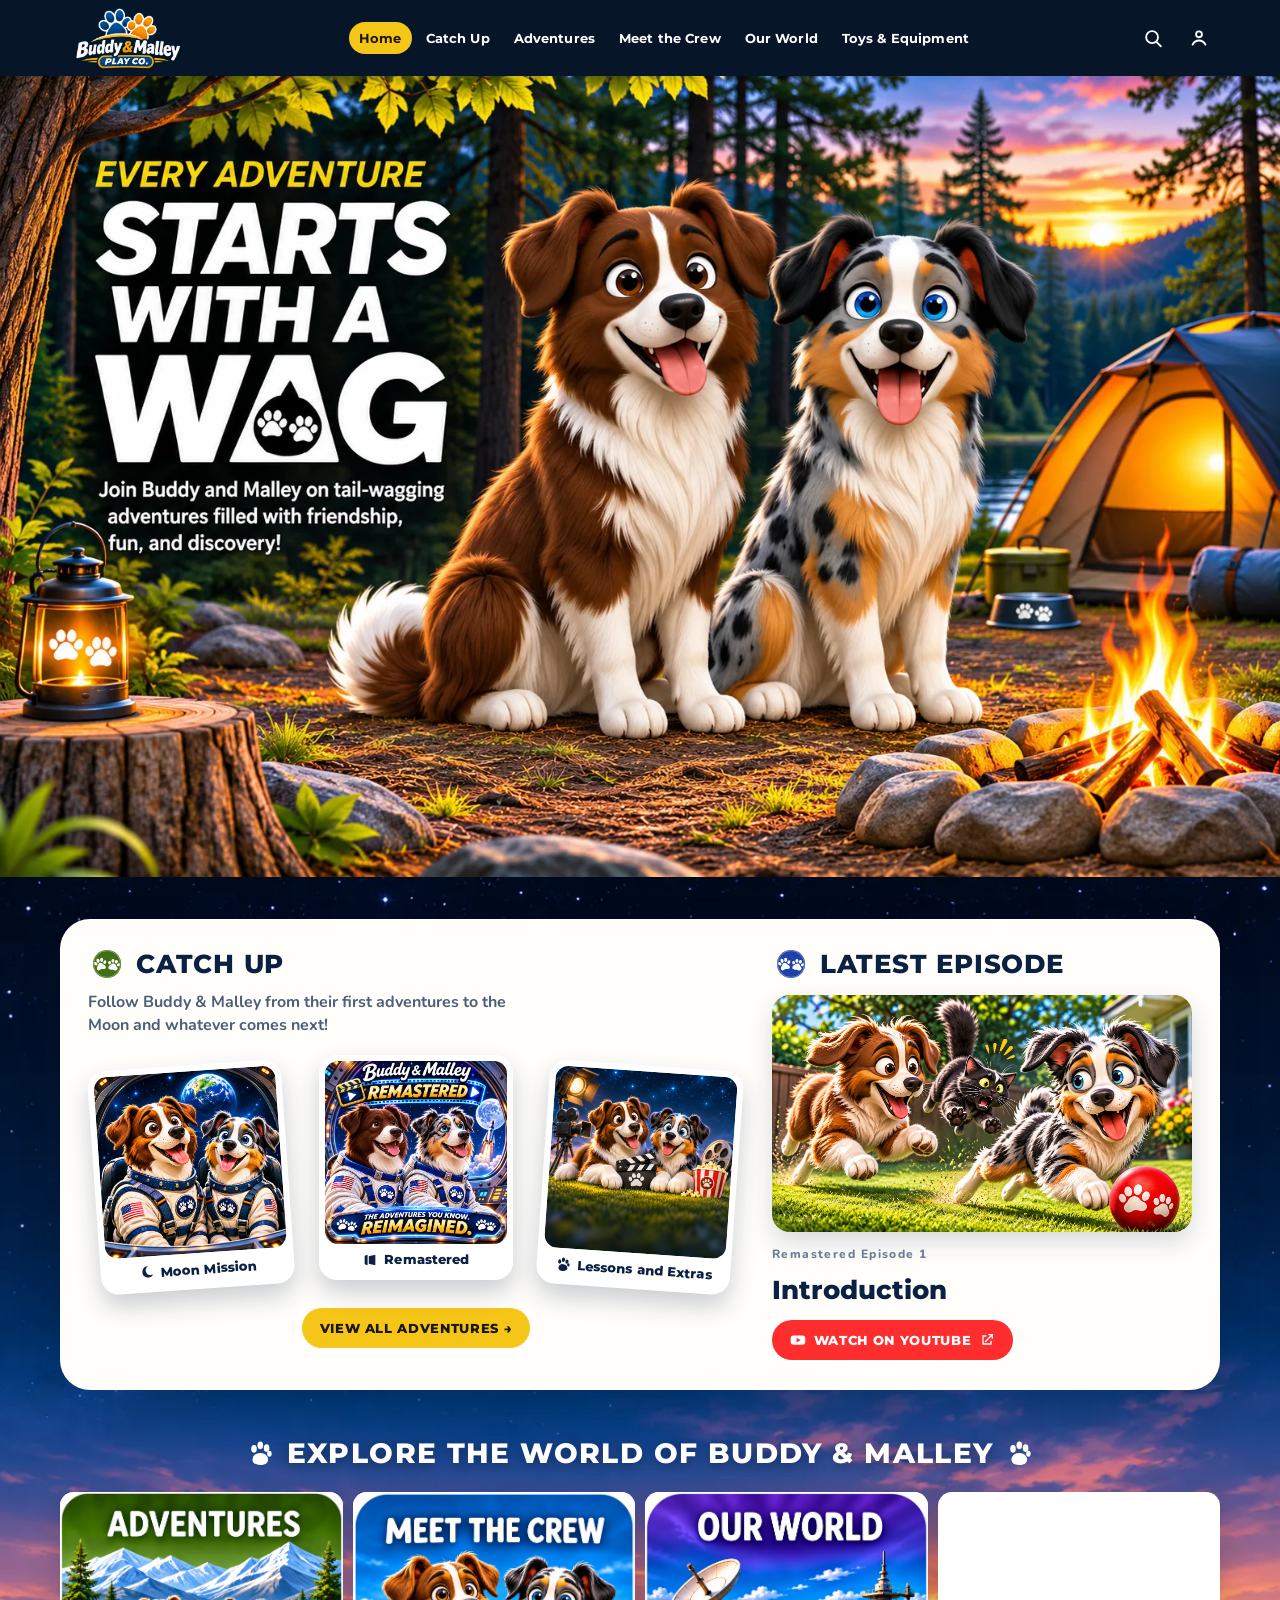
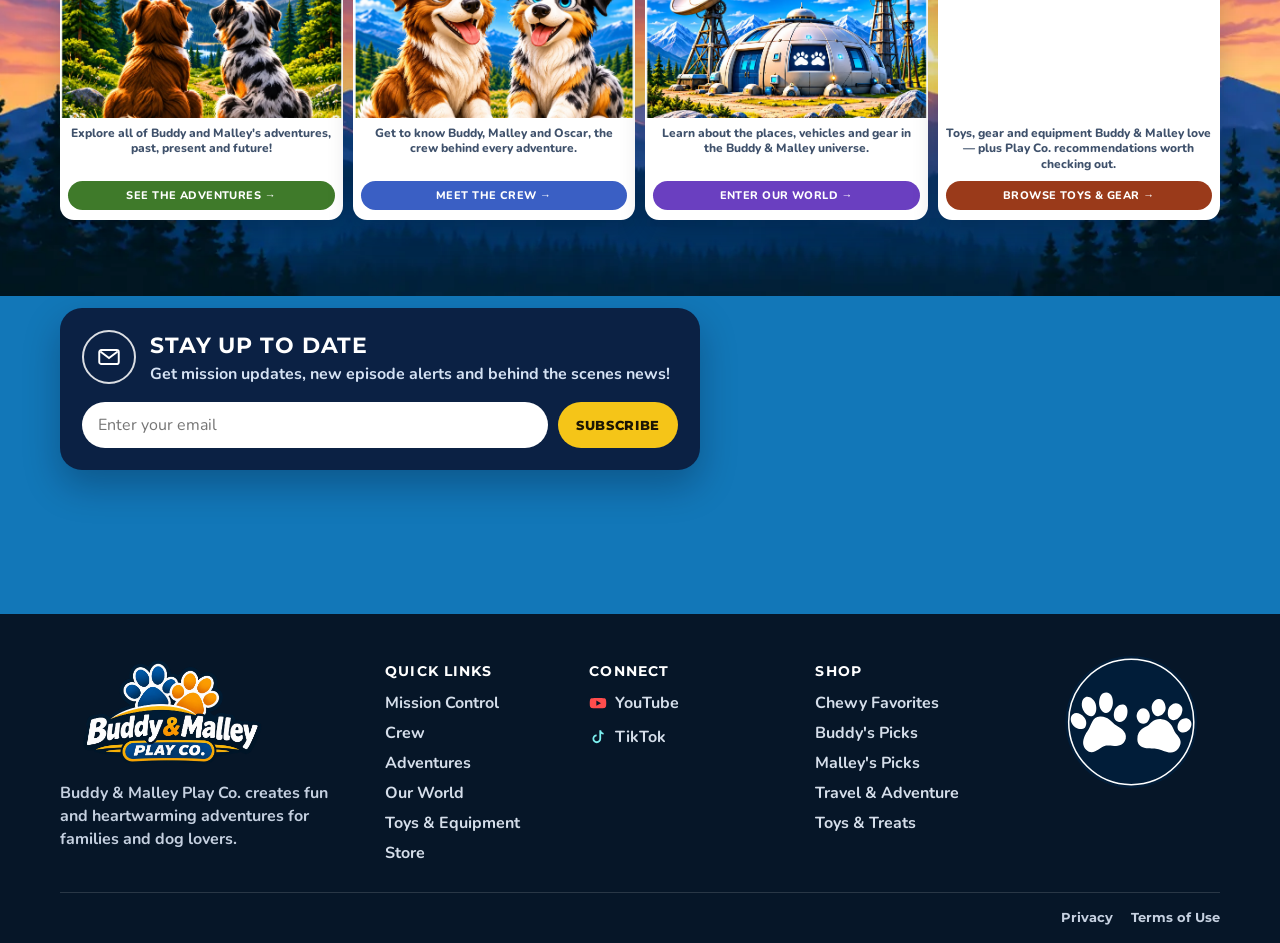
==== index.html @ e5c93b95 "Publish the Toys and Equipment page and point Latest Episode at Remastered Episode 1. Co-authored-by" ====
<!DOCTYPE html>
<html lang="en">
<head>
  <meta charset="UTF-8">
  <meta name="viewport" content="width=device-width, initial-scale=1">
  <title>Buddy &amp; Malley Play Co. | Family Dog Adventures</title>
  <meta name="description" content="Join Buddy &amp; Malley, two Australian Shepherds, on family adventures from the backyard to the Moon. Watch episodes and meet the crew.">
  <meta name="robots" content="index, follow, max-image-preview:large">
  <meta name="theme-color" content="#061628">
  <link rel="sitemap" type="application/xml" title="Sitemap" href="https://buddymalleyplayco.com/sitemap.xml">
  <link rel="canonical" href="https://buddymalleyplayco.com/">
  <link rel="icon" href="Images/Explore/Explore_Icon_Meet.svg">
  <link rel="preload" as="image" href="Images/Backgrounds/Header.webp" fetchpriority="high">
  <link rel="preconnect" href="https://fonts.googleapis.com">
  <link rel="preconnect" href="https://fonts.gstatic.com" crossorigin>
  <link href="https://fonts.googleapis.com/css2?family=Montserrat:wght@600;700;800;900&family=Nunito:wght@400;600;700;800&display=swap" rel="stylesheet">
  <link rel="stylesheet" href="styles.css">

  <meta property="og:type" content="website">
  <meta property="og:site_name" content="Buddy &amp; Malley Play Co.">
  <meta property="og:title" content="Buddy &amp; Malley Play Co. | Family Dog Adventures">
  <meta property="og:description" content="Join Buddy &amp; Malley, two Australian Shepherds, on family adventures from the backyard to the Moon. Watch episodes and meet the crew.">
  <meta property="og:url" content="https://buddymalleyplayco.com/">
  <meta property="og:image" content="https://buddymalleyplayco.com/Images/og-image.jpg">
  <meta property="og:image:width" content="1200">
  <meta property="og:image:height" content="630">
  <meta property="og:image:alt" content="Buddy and Malley, two Australian Shepherds, camping by a lake at sunset">
  <meta property="og:locale" content="en_US">
  <meta name="twitter:card" content="summary_large_image">
  <meta name="twitter:title" content="Buddy &amp; Malley Play Co. | Family Dog Adventures">
  <meta name="twitter:description" content="Join Buddy &amp; Malley, two Australian Shepherds, on family adventures from the backyard to the Moon. Watch episodes and meet the crew.">
  <meta name="twitter:image" content="https://buddymalleyplayco.com/Images/og-image.jpg">
  <meta name="twitter:image:alt" content="Buddy and Malley, two Australian Shepherds, camping by a lake at sunset">


  <script type="application/ld+json">
  {
    "@context": "https://schema.org",
    "@graph": [
      {
        "@type": "Organization",
        "@id": "https://buddymalleyplayco.com/#organization",
        "name": "Buddy & Malley Play Co.",
        "url": "https://buddymalleyplayco.com/",
        "logo": "https://buddymalleyplayco.com/Images/logo.webp",
        "description": "Buddy & Malley Play Co. creates fun and heartwarming adventures for families and dog lovers.",
        "sameAs": ["https://www.youtube.com/@BuddyMalleyPlayCo"]
      },
      {
        "@type": "WebSite",
        "@id": "https://buddymalleyplayco.com/#website",
        "url": "https://buddymalleyplayco.com/",
        "name": "Buddy & Malley Play Co.",
        "publisher": { "@id": "https://buddymalleyplayco.com/#organization" },
        "inLanguage": "en"
      },
      {
        "@type": "WebPage",
        "@id": "https://buddymalleyplayco.com/#webpage",
        "url": "https://buddymalleyplayco.com/",
        "name": "Buddy & Malley Play Co. | Family Dog Adventures",
        "description": "Join Buddy & Malley, two Australian Shepherds, on family adventures from the backyard to the Moon. Watch episodes and meet the crew.",
        "isPartOf": { "@id": "https://buddymalleyplayco.com/#website" },
        "about": { "@id": "https://buddymalleyplayco.com/#organization" },
        "inLanguage": "en"
      }
    ]
  }
  </script>
  <script>
    /* Old single-page links (index.html#meet etc.) go to the new pages */
    (function () {
      var map = {
        "#adventures": "adventures.html",
        "#meet": "meet-the-crew.html",
        "#world": "our-world.html",
        "#scenes": "index.html#explore-world",
        "#tested": "toys-and-equipment.html",
        "#explore-adventures": "index.html#catch-up"
      };
      if (map[location.hash]) location.replace(map[location.hash]);
    })();
  </script>
</head>
<body data-page="home">
  <a class="skip" href="#content">Skip to content</a>

  <header class="site-header">
    <div class="wrap nav-inner">
      <a class="brand" href="index.html">
        <img src="Images/logo.webp" alt="Buddy &amp; Malley Play Co." width="1774" height="887">
      </a>

      <ul class="nav-links" id="site-nav">
        <li><a href="index.html" aria-current="page">Home</a></li>
        <li><a href="index.html#catch-up">Catch Up</a></li>
        <li><a href="adventures.html">Adventures</a></li>
        <li><a href="meet-the-crew.html">Meet the Crew</a></li>
        <li><a href="our-world.html">Our World</a></li>
        <li hidden><a href="behind-the-scenes.html">Behind the Scenes</a></li>
        <li><a href="toys-and-equipment.html">Toys &amp; Equipment</a></li>
      </ul>

      <div class="nav-tools">
        <button class="icon-btn" type="button" id="open-search" aria-haspopup="dialog" aria-controls="search-dialog">
          <span class="visually-hidden">Search</span>
          <svg viewBox="0 0 24 24" width="22" height="22" aria-hidden="true">
            <circle cx="11" cy="11" r="6.5" fill="none" stroke="currentColor" stroke-width="2"/>
            <path d="M16 16.5 20.5 21" fill="none" stroke="currentColor" stroke-width="2" stroke-linecap="round"/>
          </svg>
        </button>
        <button class="icon-btn" type="button" id="open-account" aria-haspopup="dialog" aria-controls="account-dialog">
          <span class="visually-hidden">Account</span>
          <svg viewBox="0 0 24 24" width="22" height="22" aria-hidden="true">
            <circle cx="12" cy="8" r="3.2" fill="none" stroke="currentColor" stroke-width="2"/>
            <path d="M5 19.2c1.5-3 3.9-4.5 7-4.5s5.5 1.5 7 4.5" fill="none" stroke="currentColor" stroke-width="2" stroke-linecap="round"/>
          </svg>
        </button>
        <button class="icon-btn nav-toggle" type="button" aria-expanded="false" aria-controls="site-nav">
          <span class="visually-hidden">Menu</span>
          <svg viewBox="0 0 24 24" width="22" height="22" aria-hidden="true">
            <path d="M4 7h16M4 12h16M4 17h16" fill="none" stroke="currentColor" stroke-width="2" stroke-linecap="round"/>
          </svg>
        </button>
      </div>
    </div>
  </header>

  <main id="content">
    <section class="hero" id="top">
      <h1 class="visually-hidden">Buddy &amp; Malley Play Co. — Every adventure starts with a wag</h1>
      <img fetchpriority="high" decoding="async" src="Images/Backgrounds/Header.webp" width="1585" height="992" alt="Buddy and Malley sit beside a campfire at sunset. Every adventure starts with a wag. Join Buddy and Malley on tail-wagging adventures filled with friendship, fun, and discovery.">
    </section>

    <section class="missions" id="catch-up" aria-labelledby="adventures-title">
      <div class="wrap">
        <div class="panel">
          <div id="explore-adventures">
            <div class="block-title">
              <img loading="lazy" decoding="async" src="Images/Explore/Explore_Icon_Adventures.svg" alt="">
              <h2 id="adventures-title">Catch Up</h2>
            </div>
            <p class="lede">Follow Buddy &amp; Malley from their first adventures to the Moon and whatever comes next!</p>
            <div class="fan">
              <a class="shot" href="https://www.youtube.com/watch?v=jLgqcRXCZCQ&amp;list=PLEeQvXE-bIC8" target="_blank" rel="noopener noreferrer">
                <span class="shot-frame">
                  <img loading="lazy" decoding="async" src="Images/Section1/Moon_Mission.webp" width="1254" height="1254" alt="Buddy and Malley in spacesuits inside the spacecraft, with Earth outside the window.">
                  <span class="shot-label">
                    <svg viewBox="0 0 24 24" aria-hidden="true"><path fill="currentColor" d="M14.5 2.5a8.5 8.5 0 1 0 7 12.8A7.2 7.2 0 1 1 14.5 2.5z"/></svg>
                    Moon Mission
                  </span>
                </span>
              </a>
              <a class="shot" href="https://www.youtube.com/playlist?list=PLMj7z8zenfUA" target="_blank" rel="noopener noreferrer">
                <span class="shot-frame">
                  <img loading="lazy" decoding="async" src="Images/Section1/Remastered.webp" width="1254" height="1254" alt="Buddy and Malley in spacesuits. Buddy and Malley Remastered: the adventures you know, reimagined.">
                  <span class="shot-label">
                    <svg viewBox="0 0 24 24" aria-hidden="true"><path fill="currentColor" d="M4 5.6 8.4 4v16L4 18.4V5.6zm6.2.6L20 4v16l-9.8-2.2V6.2z"/></svg>
                    Remastered
                  </span>
                </span>
              </a>
              <a class="shot" href="https://www.youtube.com/watch?v=2ov-cvUPiAk&amp;list=PLDJLloAznSp8" target="_blank" rel="noopener noreferrer">
                <span class="shot-frame">
                  <img loading="lazy" decoding="async" src="Images/Section1/Extras_Shorts.webp" width="1254" height="1254" alt="Buddy and Malley on the grass with a clapperboard, popcorn, and a movie camera under the stars.">
                  <span class="shot-label">
                    <svg viewBox="0 0 80 80" aria-hidden="true"><g fill="currentColor"><ellipse cx="20" cy="28" rx="8" ry="11"/><ellipse cx="38" cy="18" rx="8" ry="11"/><ellipse cx="56" cy="26" rx="8" ry="11"/><ellipse cx="64" cy="42" rx="6.5" ry="8.5"/><path d="M38 40c-14 0-24 10-22 22 1.6 8 10 12 22 12s20.4-4 22-12c2-12-8-22-22-22z"/></g></svg>
                    Lessons and Extras
                  </span>
                </span>
              </a>
            </div>
            <div class="actions">
              <a class="btn gold" href="https://www.youtube.com/@BuddyMalleyPlayCo" target="_blank" rel="noopener noreferrer">View All Adventures →</a>
            </div>
          </div>

          <div class="latest" id="latest">
            <div class="block-title">
              <img loading="lazy" decoding="async" src="Images/Explore/Explore_Icon_Meet.svg" alt="">
              <h2>Latest Episode</h2>
            </div>
            <a class="episode-thumb" href="https://www.youtube.com/watch?v=UpwNT4NFUrs" target="_blank" rel="noopener noreferrer">
              <img loading="lazy" decoding="async" src="Images/Section2/Latest_Remastered_EP1.png" width="1670" height="941" alt="Buddy, Malley, and Oscar running across the grass. Remastered Episode 1, Introduction.">
            </a>
            <p class="ep-kicker">Remastered Episode 1</p>
            <h3>Introduction</h3>
            <a class="btn yt" href="https://www.youtube.com/watch?v=UpwNT4NFUrs" target="_blank" rel="noopener noreferrer">
              <svg viewBox="0 0 24 24" aria-hidden="true"><path fill="currentColor" d="M23 12.2s0-3.2-.4-4.6c-.2-.9-.9-1.6-1.8-1.8C19.2 5.4 12 5.4 12 5.4s-7.2 0-8.8.4c-.9.2-1.6.9-1.8 1.8C1 9 1 12.2 1 12.2s0 3.2.4 4.6c.2.9.9 1.6 1.8 1.8 1.6.4 8.8.4 8.8.4s7.2 0 8.8-.4c.9-.2 1.6-.9 1.8-1.8.4-1.4.4-4.6.4-4.6zM9.8 15.6V8.8l6.2 3.4-6.2 3.4z"/></svg>
              Watch on YouTube
              <svg viewBox="0 0 24 24" aria-hidden="true"><path fill="currentColor" d="M14 3h7v7h-2V6.4l-9.3 9.3-1.4-1.4L17.6 5H14V3zM5 5h6v2H7v10h10v-4h2v6H5V5z"/></svg>
            </a>
          </div>
        </div>

        <h2 class="world-title" id="explore-world">
          <svg viewBox="0 0 80 80" aria-hidden="true"><g fill="currentColor"><ellipse cx="20" cy="28" rx="8" ry="11"/><ellipse cx="38" cy="18" rx="8" ry="11"/><ellipse cx="56" cy="26" rx="8" ry="11"/><ellipse cx="64" cy="42" rx="6.5" ry="8.5"/><path d="M38 40c-14 0-24 10-22 22 1.6 8 10 12 22 12s20.4-4 22-12c2-12-8-22-22-22z"/></g></svg>
          Explore the World of Buddy &amp; Malley
          <svg viewBox="0 0 80 80" aria-hidden="true"><g fill="currentColor"><ellipse cx="20" cy="28" rx="8" ry="11"/><ellipse cx="38" cy="18" rx="8" ry="11"/><ellipse cx="56" cy="26" rx="8" ry="11"/><ellipse cx="64" cy="42" rx="6.5" ry="8.5"/><path d="M38 40c-14 0-24 10-22 22 1.6 8 10 12 22 12s20.4-4 22-12c2-12-8-22-22-22z"/></g></svg>
        </h2>

        <div class="hub-grid">
          <a class="world-card hub-card hub-green" href="adventures.html">
            <img loading="lazy" decoding="async" class="art" src="Images/Explore/Explore_Adventures.webp" width="1254" height="1254" alt="Buddy and Malley sitting on a rock looking out over a mountain valley. Adventures.">
            <p>Explore all of Buddy and Malley's adventures, past, present and future!</p>
            <span class="hub-cta">See the Adventures <span aria-hidden="true">&rarr;</span></span>
          </a>
          <a class="world-card hub-card hub-blue" href="meet-the-crew.html">
            <img loading="lazy" decoding="async" class="art" src="Images/Explore/Explore_Meet.webp" width="1254" height="1254" alt="Buddy and Malley smiling in front of snowy mountains. Meet the Crew.">
            <p>Get to know Buddy, Malley and Oscar, the crew behind every adventure.</p>
            <span class="hub-cta">Meet the Crew <span aria-hidden="true">&rarr;</span></span>
          </a>
          <a class="world-card hub-card hub-purple" href="our-world.html">
            <img loading="lazy" decoding="async" class="art" src="Images/Explore/Explore_Our_World.webp" width="1254" height="1254" alt="A mountain base station with a satellite dish and radio towers. Our World.">
              <p>Learn about the places, vehicles and gear in the Buddy &amp; Malley universe.</p>
            <span class="hub-cta">Enter Our World <span aria-hidden="true">&rarr;</span></span>
            </a>
          <a class="world-card hub-card hub-orange" href="behind-the-scenes.html" hidden>
            <img loading="lazy" decoding="async" class="art" src="Images/Explore/Explore_Scenes.webp" width="1254" height="1254" alt="Buddy and Malley at a video editing desk. Behind the Scenes.">
              <p>See how the adventures come to life, tips, tricks and lessons we learn.</p>
            <span class="hub-cta">Go Behind the Scenes <span aria-hidden="true">&rarr;</span></span>
          </a>
          <a class="world-card hub-card hub-brown" href="toys-and-equipment.html">
            <img loading="lazy" decoding="async" class="art" src="Images/Explore/Explore_Toys.webp" width="1254" height="1254" alt="Buddy and Malley at a desk with toys and gear on the shelves behind them. Toys and Equipment.">
            <p>Toys, gear and equipment Buddy &amp; Malley love — plus Play Co. recommendations worth checking out.</p>
            <span class="hub-cta">Browse Toys &amp; Gear <span aria-hidden="true">&rarr;</span></span>
          </a>
          <a class="world-card" id="store" href="#store" hidden>
            <img loading="lazy" decoding="async" class="art" src="Images/Explore/Explore_Store.webp" width="1254" height="1254" alt="Store">
            <p>Grab your favorite Buddy &amp; Malley gear and collectibles!</p>
            <img loading="lazy" decoding="async" class="badge" src="Images/Explore/Explore_Icon_Store.svg" alt="">
          </a>
          <a class="world-card" id="parents" href="#parents" hidden>
            <img loading="lazy" decoding="async" class="art" src="Images/Explore/Explore_Parents.webp" width="1254" height="1254" alt="For Parents">
            <p>Resources and guides to help families enjoy adventures together.</p>
            <img loading="lazy" decoding="async" class="badge" src="Images/Explore/Explore_Icon_Parents.svg" alt="">
          </a>
        </div>
      </div>
    </section>

    <section class="signup" id="signup" aria-labelledby="signup-title">
      <div class="signup-photo" aria-hidden="true">
        <img loading="lazy" decoding="async" src="Images/Backgrounds/Explore.webp" width="2172" height="724" alt="">
      </div>
      <div class="wrap signup-layout">
        <div id="sib-form-container" class="signup-card">
          <div id="error-message" class="sib-form-message-panel" role="alert">
            <div class="sib-form-message-panel__text sib-form-message-panel__text--center">
              <svg viewBox="0 0 512 512" class="sib-icon sib-notification__icon" aria-hidden="true">
                <path d="M256 40c118.621 0 216 96.075 216 216 0 119.291-96.61 216-216 216-119.244 0-216-96.562-216-216 0-119.203 96.602-216 216-216m0-32C119.043 8 8 119.083 8 256c0 136.997 111.043 248 248 248s248-111.003 248-248C504 119.083 392.957 8 256 8zm-11.49 120h22.979c6.823 0 12.274 5.682 11.99 12.5l-7 168c-.268 6.428-5.556 11.5-11.99 11.5h-8.979c-6.433 0-11.722-5.073-11.99-11.5l-7-168c-.283-6.818 5.167-12.5 11.99-12.5zM256 340c-15.464 0-28 12.536-28 28s12.536 28 28 28 28-12.536 28-28-12.536-28-28-28z" />
              </svg>
              <span class="sib-form-message-panel__inner-text">Your subscription could not be saved. Please try again.</span>
            </div>
          </div>
          <div id="success-message" class="sib-form-message-panel" role="status">
            <div class="sib-form-message-panel__text sib-form-message-panel__text--center">
              <svg viewBox="0 0 512 512" class="sib-icon sib-notification__icon" aria-hidden="true">
                <path d="M256 8C119.033 8 8 119.033 8 256s111.033 248 248 248 248-111.033 248-248S392.967 8 256 8zm0 464c-118.664 0-216-96.055-216-216 0-118.663 96.055-216 216-216 118.664 0 216 96.055 216 216 0 118.663-96.055 216-216 216zm141.63-274.961L217.15 376.071c-4.705 4.667-12.303 4.637-16.97-.068l-85.878-86.572c-4.667-4.705-4.637-12.303.068-16.97l8.52-8.451c4.705-4.667 12.303-4.637 16.97.068l68.976 69.533 163.441-162.13c4.705-4.667 12.303-4.637 16.97.068l8.451 8.52c4.668 4.705 4.637 12.303-.068 16.97z" />
              </svg>
              <span class="sib-form-message-panel__inner-text">Almost there! Check your email and click the confirmation link to join Buddy &amp; Malley’s updates. 🐾</span>
            </div>
          </div>
          <div class="signup-head">
            <span class="mail-badge" aria-hidden="true">
              <svg viewBox="0 0 24 24" width="26" height="26">
                <rect x="3" y="5.5" width="18" height="13" rx="2" fill="none" stroke="currentColor" stroke-width="1.8"/>
                <path d="m4 7 8 6 8-6" fill="none" stroke="currentColor" stroke-width="1.8"/>
              </svg>
            </span>
            <div>
              <h2 id="signup-title">Stay Up to Date</h2>
              <p>Get mission updates, new episode alerts and behind the scenes news!</p>
            </div>
          </div>
          <div id="sib-container">
            <form id="sib-form" method="POST" action="https://b4734563.sibforms.com/serve/[base64]" data-type="subscription">
              <div class="signup-row">
                <div class="sib-input">
                <div class="form__entry entry_block">
                  <label class="visually-hidden" for="EMAIL">Email</label>
                  <div class="entry__field">
                    <input class="input" id="EMAIL" name="EMAIL" type="email" inputmode="email" autocomplete="email" placeholder="Enter your email" data-required="true" required>
                  </div>
                  <label class="entry__error entry__error--primary"></label>
                </div>
                </div>
                <button class="btn gold sib-form-block__button sib-form-block__button-with-loader" type="submit">
                  <svg class="icon clickable__icon progress-indicator__icon sib-hide-loader-icon" viewBox="0 0 512 512" aria-hidden="true">
                    <path d="M460.116 373.846l-20.823-12.022c-5.541-3.199-7.54-10.159-4.663-15.874 30.137-59.886 28.343-131.652-5.386-189.946-33.641-58.394-94.896-95.833-161.827-99.676C261.028 55.961 256 50.751 256 44.352V20.309c0-6.904 5.808-12.337 12.703-11.982 83.556 4.306 160.163 50.864 202.11 123.677 42.063 72.696 44.079 162.316 6.031 236.832-3.14 6.148-10.75 8.461-16.728 5.01z" />
                  </svg>
                  Subscribe
                </button>
              </div>
              <input type="text" name="email_address_check" value="" class="input--hidden" autocomplete="off" tabindex="-1" aria-hidden="true">
              <input type="hidden" name="locale" value="en">
            </form>
          </div>
        </div>
      </div>
    </section>
  </main>

  <footer class="site-footer">
    <div class="wrap footer-grid">
      <div>
        <a class="brand" href="index.html">
          <img loading="lazy" decoding="async" src="Images/logo.webp" alt="Buddy &amp; Malley Play Co." width="1774" height="887">
        </a>
        <p class="footer-blurb">Buddy &amp; Malley Play Co. creates fun and heartwarming adventures for families and dog lovers.</p>
      </div>
      <div>
        <h2>Quick Links</h2>
        <ul>
          <li><a href="index.html">Mission Control</a></li>
          <li><a href="meet-the-crew.html">Crew</a></li>
          <li><a href="adventures.html">Adventures</a></li>
          <li><a href="our-world.html">Our World</a></li>
          <li hidden><a href="behind-the-scenes.html">Behind the Scenes</a></li>
          <li><a href="toys-and-equipment.html">Toys &amp; Equipment</a></li>
          <li><a href="toys-and-equipment.html">Store</a></li>
        </ul>
      </div>
      <div>
        <h2>Connect</h2>
        <ul class="connect-list">
          <li><button type="button" data-social="YouTube"><svg viewBox="0 0 24 24" aria-hidden="true"><path fill="#ff4d4d" d="M23 12.2s0-3.2-.4-4.6c-.2-.9-.9-1.6-1.8-1.8C19.2 5.4 12 5.4 12 5.4s-7.2 0-8.8.4c-.9.2-1.6.9-1.8 1.8C1 9 1 12.2 1 12.2s0 3.2.4 4.6c.2.9.9 1.6 1.8 1.8 1.6.4 8.8.4 8.8.4s7.2 0 8.8-.4c.9-.2 1.6-.9 1.8-1.8.4-1.4.4-4.6.4-4.6zM9.8 15.6V8.8l6.2 3.4-6.2 3.4z"/></svg>YouTube</button></li>
          <li><button type="button" data-social="TikTok"><svg viewBox="0 0 24 24" aria-hidden="true"><path fill="#7cf0f0" d="M14 3h2.2c.3 1.8 1.4 3.2 3.3 3.6v2.2c-1.2 0-2.3-.4-3.3-1v6.6c0 3.3-2.5 5.8-5.8 5.8S4.6 17.7 4.6 14.4c0-3.2 2.4-5.7 5.6-5.8v2.4c-1.8.1-3.2 1.6-3.2 3.4 0 1.9 1.5 3.4 3.4 3.4s3.4-1.5 3.4-3.4V3z"/></svg>TikTok</button></li>
          <li hidden><button type="button" data-social="Instagram"><svg viewBox="0 0 24 24" aria-hidden="true"><rect x="3" y="3" width="18" height="18" rx="5" fill="none" stroke="#f7a1c4" stroke-width="2"/><circle cx="12" cy="12" r="4" fill="none" stroke="#f7a1c4" stroke-width="2"/><circle cx="17.2" cy="6.8" r="1" fill="#f7a1c4"/></svg>Instagram</button></li>
          <li hidden><button type="button" data-social="Facebook"><svg viewBox="0 0 24 24" aria-hidden="true"><path fill="#7eb6ff" d="M14 9h3V6h-3c-2.2 0-4 1.8-4 4v2H8v3h2v7h3v-7h2.6l.4-3H13v-2c0-.6.4-1 1-1z"/></svg>Facebook</button></li>
          <li hidden><button type="button" data-social="X"><svg viewBox="0 0 24 24" aria-hidden="true"><path fill="#fff" d="M4 4h4.2l3.5 4.8L15.6 4H20l-6.2 7.3L20.4 20h-4.2l-3.8-5.2L8.2 20H4l6.6-7.7z"/></svg>X</button></li>
        </ul>
      </div>
      <div>
        <h2>Shop</h2>
        <ul>
          <li><a href="toys-and-equipment.html">Chewy Favorites</a></li>
          <li><a href="toys-and-equipment.html">Buddy's Picks</a></li>
          <li><a href="toys-and-equipment.html">Malley's Picks</a></li>
          <li><a href="toys-and-equipment.html">Travel &amp; Adventure</a></li>
          <li><a href="toys-and-equipment.html">Toys &amp; Treats</a></li>
        </ul>
      </div>
      <img loading="lazy" decoding="async" class="footer-mark" src="Images/Explore/Footer_Icon.svg" alt="" width="1170" height="866">
    </div>
    <div class="wrap legal">
      <button type="button" data-dialog="privacy-dialog">Privacy</button>
      <button type="button" data-dialog="terms-dialog">Terms of Use</button>
      <button type="button" data-dialog="contact-dialog" hidden>Contact</button>
    </div>
  </footer>

  <dialog id="search-dialog" aria-labelledby="search-title">
    <form class="dialog-card" id="search-form" role="search">
      <div class="dialog-head">
        <h2 id="search-title">Search</h2>
        <button class="dialog-x" type="button" data-close>Close</button>
      </div>
      <label class="visually-hidden" for="search-input">Search the site</label>
      <input id="search-input" type="search" placeholder="Try crew, store, episode, parents..." autocomplete="off">
      <ul id="search-results"></ul>
    </form>
  </dialog>

  <dialog id="account-dialog" aria-labelledby="account-title">
    <div class="dialog-card">
      <div class="dialog-head">
        <h2 id="account-title">Crew accounts</h2>
        <button class="dialog-x" type="button" data-close>Close</button>
      </div>
      <p>Passes for the crew aren't open yet. Check back when the next adventure launches.</p>
    </div>
  </dialog>

  <dialog id="privacy-dialog" aria-labelledby="privacy-title">
    <div class="dialog-card">
      <div class="dialog-head">
        <h2 id="privacy-title">Privacy</h2>
        <button class="dialog-x" type="button" data-close>Close</button>
      </div>
      <p>Buddy &amp; Malley Play Co. respects your privacy.</p>
      <p>We may collect information you voluntarily provide, such as your email address if you sign up for updates or contact us. We use this information only to provide the services or communications you requested.</p>
      <p>Our website may also collect basic technical information, such as browser type, device information, and website usage data, to help us understand how visitors use the site and improve their experience.</p>
      <p>We do not sell your personal information.</p>
      <p>Our website may contain links to third-party websites and services, including social media platforms, video platforms, and retailers. Those websites have their own privacy practices, and Buddy &amp; Malley Play Co. is not responsible for how third-party sites collect or use information.</p>
      <p>Some links on this website may be affiliate links. If you make a purchase through an affiliate link, Buddy &amp; Malley Play Co. may receive a commission at no additional cost to you.</p>
      <p>Because Buddy &amp; Malley Play Co. creates family-friendly content, we take children's privacy seriously. We do not knowingly collect personal information directly from children under 13 without appropriate parental consent.</p>
      <p>This privacy notice may be updated as the website grows and new features are introduced.</p>
      <p>Last updated: October 31, 2026</p>
    </div>
  </dialog>

  <dialog id="terms-dialog" aria-labelledby="terms-title">
    <div class="dialog-card">
      <div class="dialog-head">
        <h2 id="terms-title">Terms of Use</h2>
        <button class="dialog-x" type="button" data-close>Close</button>
      </div>
      <p>Welcome to Buddy &amp; Malley Play Co. By using this website, you agree to the following terms.</p>
      <h3>Content</h3>
      <p>The stories, characters, artwork, videos, graphics, logos, written content, and other original materials presented by Buddy &amp; Malley Play Co. are provided for personal, non-commercial enjoyment unless otherwise stated.</p>
      <p>You may share links to our website, videos, and social media content. However, you may not copy, reproduce, republish, sell, or distribute our original content as your own without permission.</p>
      <p>Buddy, Malley, Oscar, and the Buddy &amp; Malley Play Co. brand and related creative materials may not be used to imply sponsorship, endorsement, or affiliation without permission.</p>
      <h3>Family-Friendly Entertainment</h3>
      <p>Buddy &amp; Malley Play Co. provides family-friendly entertainment inspired by the adventures and personalities of the real Buddy and Malley.</p>
      <p>Some stories, scenes, characters, and situations are fictional or creatively produced for entertainment purposes.</p>
      <h3>Third-Party Links</h3>
      <p>This website may contain links to third-party websites, retailers, social media platforms, video platforms, and other services.</p>
      <p>Buddy &amp; Malley Play Co. does not control these third-party services and is not responsible for their content, availability, products, services, or privacy practices.</p>
      <h3>Affiliate Links</h3>
      <p>Some links on this website may be affiliate links. If you purchase something through one of these links, Buddy &amp; Malley Play Co. may earn a commission at no additional cost to you.</p>
      <p>Affiliate relationships do not change our commitment to clearly distinguish products Buddy and Malley have actually used or tested from products that are simply recommended.</p>
      <h3>Products and Recommendations</h3>
      <p>Information about toys, equipment, and other products is provided for general informational purposes based on our experiences, research, or opinions.</p>
      <p>Every dog is different. Always choose products appropriate for your dog's size, behavior, and chewing habits, supervise play when appropriate, and follow the manufacturer's safety instructions.</p>
      <h3>Website Availability</h3>
      <p>We work to keep the website accurate and available, but we cannot guarantee that every feature, link, or page will always be available or error-free.</p>
      <p>Content and features may be added, updated, changed, or removed as Buddy &amp; Malley Play Co. grows.</p>
      <h3>Changes to These Terms</h3>
      <p>These Terms of Use may be updated from time to time as the website and Buddy &amp; Malley Play Co. evolve.</p>
      <p>Continued use of the website after changes are posted constitutes acceptance of the updated terms.</p>
      <p>Last updated: October 31, 2026</p>
    </div>
  </dialog>

  <dialog id="contact-dialog" aria-labelledby="contact-title">
    <div class="dialog-card">
      <div class="dialog-head">
        <h2 id="contact-title">Contact</h2>
        <button class="dialog-x" type="button" data-close>Close</button>
      </div>
      <p>The mailbox is still being set up. Leave your email in Stay Up to Date and the crew will know you stopped by.</p>
    </div>
  </dialog>

  <div class="toast" id="toast" role="status" hidden></div>

  <script>
    document.getElementById("sib-form").addEventListener("submit", function () {
      var trap = this.querySelector("[name=email_address_check]");
      var email = this.querySelector("[name=EMAIL]");
      if (trap && email && trap.value && trap.value === email.value) trap.value = "";
    }, true);
    window.REQUIRED_CODE_ERROR_MESSAGE = 'Please choose a country code';
    window.LOCALE = 'en';
    window.EMAIL_INVALID_MESSAGE = window.SMS_INVALID_MESSAGE = "The information provided is invalid. Please review the field format and try again.";
    window.REQUIRED_ERROR_MESSAGE = "This field cannot be left blank. ";
    window.GENERIC_INVALID_MESSAGE = "The information provided is invalid. Please review the field format and try again.";
    window.INVALID_NUMBER = "The information provided is invalid. Please review the field format and try again.";
    window.INVALID_DATE = "Please enter a valid date";
    window.REQUIRED_MULTISELECT_MESSAGE = 'Please select at least 1 option';
    window.translation = {
      common: {
        selectedList: '{quantity} list selected',
        selectedLists: '{quantity} lists selected',
        selectedOption: '{quantity} selected',
        selectedOptions: '{quantity} selected',
      }
    };
    var AUTOHIDE = Boolean(0);
  </script>
  <script defer src="https://sibforms.com/forms/end-form/build/main.js"></script>
  <script src="site.js" defer></script>
</body>
</html>
---- styles.css ----
:root {
  --navy: #061628;
  --navy-2: #0b2144;
  --ink: #14284a;
  --muted: #4d5e78;
  --gold: #f5c518;
  --gold-deep: #e2ae04;
  --red: #e31b23;
  --yt: #ff2d2d;
  --line: rgba(255, 255, 255, 0.14);
  --shadow: 0 18px 40px rgba(7, 21, 37, 0.18);
  --wrap: 1160px;
  --header: 76px;
}

* { box-sizing: border-box; }
html { scroll-behavior: smooth; }
body {
  margin: 0;
  color: var(--ink);
  font-family: Nunito, "Segoe UI", sans-serif;
  background: #082038;
  overflow-x: hidden;
}
img { max-width: 100%; }
button, input { font: inherit; }
a { color: inherit; }
h1, h2, h3, .nav-links a, .btn, .shot-label, .legal button {
  font-family: Montserrat, Nunito, sans-serif;
}

.skip {
  position: absolute;
  left: 16px;
  top: -48px;
  background: #fff;
  color: var(--ink);
  padding: 8px 12px;
  border-radius: 8px;
  z-index: 80;
}
.skip:focus { top: 12px; }

.visually-hidden {
  position: absolute;
  width: 1px;
  height: 1px;
  padding: 0;
  margin: -1px;
  overflow: hidden;
  clip: rect(0, 0, 0, 0);
  white-space: nowrap;
  border: 0;
}

:focus-visible {
  outline: 3px solid var(--gold);
  outline-offset: 3px;
}

.wrap {
  width: min(var(--wrap), calc(100% - 40px));
  margin-inline: auto;
}

.site-header {
  position: sticky;
  top: 0;
  z-index: 30;
  background: var(--navy);
  color: #fff;
  height: var(--header);
}
.nav-inner {
  height: 100%;
  display: grid;
  grid-template-columns: auto 1fr auto;
  align-items: center;
  gap: 16px;
}
.brand { grid-column: 1; grid-row: 1; }
.nav-links { grid-column: 2; grid-row: 1; justify-self: center; }
.nav-tools { grid-column: 3; grid-row: 1; }
.brand {
  display: flex;
  align-items: center;
  height: auto;
  overflow: visible;
  color: #fff;
  text-decoration: none;
  justify-self: start;
}
.brand img {
  display: block;
  flex: none;
  height: 68px;
  width: auto;
  max-width: none;
  margin: 0;
}
.site-footer .brand img {
  height: 112px;
}

.nav-links {
  display: flex;
  align-items: center;
  gap: 4px;
  list-style: none;
  margin: 0;
  padding: 0;
}
.nav-links a {
  color: #fff;
  text-decoration: none;
  font-weight: 700;
  font-size: 13px;
  letter-spacing: 0.01em;
  padding: 8px 10px;
  border-radius: 999px;
}
.nav-links a:hover { color: var(--gold); }
.nav-links a[aria-current="page"] {
  background: var(--gold);
  color: #1c1604;
}
.nav-links a[aria-current="page"]:hover { color: #1c1604; }

.nav-tools {
  justify-self: end;
  display: flex;
  align-items: center;
  gap: 4px;
}
.icon-btn {
  width: 42px;
  height: 42px;
  border: 0;
  border-radius: 50%;
  background: transparent;
  color: #fff;
  display: grid;
  place-items: center;
  cursor: pointer;
}
.icon-btn:hover { background: rgba(255, 255, 255, 0.08); color: var(--gold); }
.nav-toggle { display: none; }

.hero img {
  display: block;
  width: 100%;
  height: auto;
}

.missions {
  background: #12315f url("Images/Backgrounds/Section1.webp") center bottom / cover no-repeat;
  padding: 42px 0 64px;
}
.panel {
  display: grid;
  grid-template-columns: 1.28fr 0.82fr;
  gap: 28px;
  background: #fffefb;
  border-radius: 30px;
  padding: 26px 28px 30px;
  box-shadow: var(--shadow);
}
.block-title {
  display: flex;
  align-items: center;
  gap: 10px;
  margin-bottom: 8px;
}
.block-title img {
  width: 38px;
  height: 38px;
  border-radius: 50%;
}
.block-title h2 {
  margin: 0;
  font-size: 26px;
  font-weight: 800;
  letter-spacing: 0.03em;
  text-transform: uppercase;
  color: var(--navy-2);
}
.lede {
  margin: 0 0 8px;
  color: var(--muted);
  font-size: 16px;
  font-weight: 700;
  line-height: 1.45;
  max-width: 46ch;
}

.fan {
  display: flex;
  justify-content: center;
  align-items: center;
  gap: 22px;
  padding: 20px 4px 10px;
}
.shot {
  width: 30%;
  display: flex;
  flex-direction: column;
  text-decoration: none;
  color: var(--navy-2);
  transform-origin: center bottom;
  transition: transform 0.25s ease;
}
.shot:nth-child(1) { transform: rotate(-4deg); }
.shot:nth-child(2) { transform: translateY(-10px); z-index: 1; }
.shot:nth-child(3) { transform: rotate(4deg); }
.shot:hover, .shot:focus-visible {
  transform: translateY(-14px) rotate(0deg) scale(1.04);
  z-index: 2;
}
.shot-frame {
  position: relative;
  background: #fff;
  padding: 6px 6px 12px;
  border-radius: 18px;
  box-shadow: 0 12px 24px rgba(16, 32, 64, 0.22);
  overflow: hidden;
}
.shot-frame img {
  display: block;
  width: 100%;
  height: auto;
  border-radius: 13px;
}
.shot-label {
  position: static;
  display: flex;
  align-items: center;
  justify-content: center;
  gap: 6px;
  margin-top: 8px;
  color: var(--navy-2);
  font-size: 13px;
  font-weight: 800;
  letter-spacing: 0.01em;
  line-height: 1.2;
  text-align: center;
}
.shot-label svg { width: 16px; height: 16px; flex: none; }

.actions { display: flex; justify-content: center; margin-top: 8px; }
.btn {
  display: inline-flex;
  align-items: center;
  justify-content: center;
  gap: 8px;
  border: 0;
  cursor: pointer;
  text-decoration: none;
  border-radius: 999px;
  padding: 12px 18px;
  font-size: 13px;
  font-weight: 800;
  letter-spacing: 0.05em;
  text-transform: uppercase;
  transition: transform 0.15s ease, background 0.15s ease;
}
.btn:hover { transform: translateY(-1px); }
.btn.gold { background: var(--gold); color: #1c1604; }
.btn.gold:hover { background: var(--gold-deep); }
.btn.yt { background: var(--yt); color: #fff; margin-top: 14px; }
.btn.yt:hover { background: #d91818; }
.btn svg { width: 16px; height: 16px; }
.btn:disabled { cursor: default; opacity: 0.75; }
.btn:disabled:hover { transform: none; background: var(--yt); }

.latest h3 {
  margin: 12px 0 0;
  font-size: 26px;
  font-weight: 800;
  color: var(--navy-2);
}
.ep-kicker {
  margin: 14px 0 0;
  color: #6d7d96;
  font-weight: 800;
  letter-spacing: 0.12em;
  font-size: 12px;
}
.episode-thumb {
  display: block;
  margin-top: 12px;
  border-radius: 18px;
  overflow: hidden;
  box-shadow: 0 10px 24px rgba(16, 32, 64, 0.16);
}
.episode-thumb img { display: block; width: 100%; height: auto; }

.world-title {
  margin: 46px 0 22px;
  display: flex;
  align-items: center;
  justify-content: center;
  gap: 12px;
  text-align: center;
  color: #fff;
  font-size: clamp(18px, 2.2vw, 28px);
  font-weight: 800;
  letter-spacing: 0.05em;
  text-transform: uppercase;
  text-shadow: 0 2px 12px rgba(0, 0, 0, 0.35);
}
.world-title svg { width: 28px; height: 28px; flex: none; }

.world-grid {
  display: grid;
  grid-template-columns: minmax(0, 1.15fr) minmax(0, 1fr);
  gap: 28px 16px;
  align-items: stretch;
  padding-bottom: 18px;
}
.world-side {
  display: grid;
  grid-template-columns: 1fr 1fr;
  grid-template-rows: auto auto;
  gap: 22px 14px;
  align-content: stretch;
}
.world-card[hidden] {
  display: none !important;
}
.world-card {
  position: relative;
  display: flex;
  flex-direction: column;
  min-width: 0;
  background: #fff;
  border-radius: 22px;
  text-decoration: none;
  color: inherit;
  box-shadow: 0 12px 26px rgba(5, 16, 36, 0.2);
  transition: transform 0.2s ease, box-shadow 0.2s ease;
}
.world-card:hover {
  transform: translateY(-6px);
  box-shadow: 0 18px 32px rgba(5, 16, 36, 0.28);
}
.world-card .art {
  display: block;
  width: 100%;
  height: auto;
  border-radius: 22px 22px 0 0;
}
.world-card p {
  margin: 0;
  padding: 12px 10px 26px;
  text-align: center;
  font-size: 13px;
  line-height: 1.35;
  font-weight: 800;
  color: #3f516b;
  min-height: 5.4em;
}
.world-card .badge {
  position: absolute;
  left: 50%;
  bottom: -16px;
  width: 42px;
  height: 42px;
  transform: translateX(-50%);
  border-radius: 50%;
  background: #fff;
  box-shadow: 0 4px 10px rgba(0, 0, 0, 0.18);
}
.world-card.feature {
  height: 100%;
}
.world-card.feature .art {
  flex: 1 1 auto;
  width: 100%;
  height: 100%;
  min-height: 280px;
  object-fit: cover;
  object-position: center top;
}
.world-side .art,
.more-grid .art {
  aspect-ratio: 5 / 4;
  height: auto;
  object-fit: cover;
  object-position: center top;
}
.world-side p,
.more-grid p {
  font-size: 12.5px;
  min-height: 0;
  padding: 10px 8px 24px;
}
.world-side .badge,
.more-grid .badge {
  width: 34px;
  height: 34px;
  bottom: -14px;
}

.details {
  background: linear-gradient(#011620, #04223a 55%, #06284a);
  padding: 12px 0 72px;
}
.details[hidden], .details-panel[hidden] { display: none !important; }
.details-panel {
  background: #fffefb;
  color: var(--ink);
  border-radius: 30px;
  padding: 44px clamp(22px, 4vw, 56px) 20px;
  box-shadow: var(--shadow);
}
.details-intro {
  max-width: 760px;
  margin: 0 auto 12px;
  text-align: center;
}
.details-intro h1 {
  margin: 0 0 16px;
  font-size: clamp(24px, 3.4vw, 38px);
  font-weight: 900;
  letter-spacing: 0.03em;
  line-height: 1.15;
  text-transform: uppercase;
  color: var(--navy-2);
}
.details-intro p, .chapter-body p {
  margin: 0 0 14px;
  color: var(--muted);
  font-size: 17px;
  font-weight: 600;
  line-height: 1.6;
}
.chapter {
  display: grid;
  grid-template-columns: minmax(0, 0.8fr) minmax(0, 1.2fr);
  gap: clamp(22px, 4vw, 52px);
  align-items: center;
  padding: 36px 0;
  border-top: 2px dashed rgba(11, 33, 68, 0.14);
}
.chapter:first-of-type { margin-top: 28px; }
.chapter.flip { grid-template-columns: minmax(0, 1.2fr) minmax(0, 0.8fr); }
.chapter.flip .chapter-art { order: 2; }
.chapter-art {
  margin: 0;
  background: #fff;
  padding: 8px 8px 8px;
  border-radius: 22px;
  box-shadow: 0 12px 26px rgba(16, 32, 64, 0.2);
  transform: rotate(-2deg);
}
.chapter.flip .chapter-art { transform: rotate(2deg); }
.chapter-art img {
  display: block;
  width: 100%;
  height: auto;
  aspect-ratio: 1 / 1;
  object-fit: cover;
  border-radius: 16px;
}
.chapter.camp { grid-template-columns: minmax(0, 1.05fr) minmax(0, 0.95fr); }
.chapter-art .crop {
  position: relative;
  aspect-ratio: 16 / 9;
  overflow: hidden;
  border-radius: 16px;
  background: #1277b8;
}
.chapter-art .crop img {
  position: absolute;
  width: 253.3%;
  max-width: none;
  height: auto;
  aspect-ratio: auto;
  left: -118.9%;
  top: -42.1%;
  border-radius: 0;
}
.chapter-kicker {
  margin: 0 0 6px !important;
  color: #2e6b12 !important;
  font-family: Montserrat, Nunito, sans-serif;
  font-size: 13px !important;
  font-weight: 800 !important;
  letter-spacing: 0.14em;
  text-transform: uppercase;
}
.chapter-body h3 {
  margin: 0 0 8px;
  font-size: clamp(22px, 2.6vw, 30px);
  font-weight: 900;
  letter-spacing: 0.03em;
  line-height: 1.15;
  text-transform: uppercase;
  color: var(--navy-2);
}
.chapter-tag {
  margin: 0 0 14px !important;
  color: #c4361b !important;
  font-family: Montserrat, Nunito, sans-serif;
  font-size: 14px !important;
  font-weight: 800 !important;
  letter-spacing: 0.08em;
  line-height: 1.4 !important;
  text-transform: uppercase;
}
.chapter-body p.chapter-line {
  color: var(--navy-2);
  font-weight: 800;
}
.chapter-body .btn { margin-top: 6px; }
.chapter-status {
  display: inline-flex;
  align-items: center;
  gap: 8px;
  margin: 4px 0 14px !important;
  padding: 7px 14px;
  border-radius: 999px;
  background: #e8f4dc;
  color: #2e6b12 !important;
  font-family: Montserrat, Nunito, sans-serif;
  font-size: 12px !important;
  font-weight: 800 !important;
  letter-spacing: 0.08em;
  text-transform: uppercase;
}
.chapter-status::before {
  content: "";
  width: 9px;
  height: 9px;
  border-radius: 50%;
  background: #3f9a1a;
  box-shadow: 0 0 0 4px rgba(63, 154, 26, 0.22);
}
.chapter.closing {
  display: block;
  margin: 12px 0 24px;
  padding: 36px clamp(20px, 4vw, 48px);
  border: 0;
  border-radius: 24px;
  background: var(--navy-2);
  text-align: center;
}
.chapter.closing .chapter-body { max-width: 640px; margin: 0 auto; }
.chapter.closing h3 { color: #fff; }
.chapter.closing p { color: rgba(255, 255, 255, 0.82); }
.chapter.closing p.chapter-line { color: #fff; }
.chapter.closing .chapter-tag { color: var(--gold) !important; margin: 18px 0 0 !important; }

.chapter-art.portrait img { aspect-ratio: 4 / 5; object-position: 50% 22%; }
.crew-tabs {
  display: flex;
  justify-content: center;
  gap: 40px;
  margin: 8px 0 32px;
  padding: 8px 0 4px;
}
.crew-tab[hidden] {
  display: none !important;
}
.crew-tab {
  --c: #3f74d6;
  appearance: none;
  border: 0;
  background: transparent;
  padding: 0;
  min-width: 110px;
  display: flex;
  flex-direction: column;
  align-items: center;
  gap: 12px;
  cursor: pointer;
  color: #5b6b86;
  font-family: Montserrat, Nunito, sans-serif;
  font-size: 14px;
  font-weight: 800;
  letter-spacing: 0.08em;
  text-transform: uppercase;
}
.crew-tab[data-crew-tab="buddy"] { --c: #d9822b; }
.crew-tab[data-crew-tab="malley"] { --c: #3f74d6; }
.crew-tab[data-crew-tab="oscar"] { --c: #2b2f3a; }
.crew-tab img {
  width: 120px;
  height: 120px;
  border-radius: 50%;
  object-fit: cover;
  object-position: 50% 25%;
  border: 4px solid #fff;
  box-shadow: 0 8px 18px rgba(16, 32, 64, 0.18);
  opacity: 0.7;
  transition: transform 0.2s ease, opacity 0.2s ease, box-shadow 0.2s ease;
}
.crew-tab[data-crew-tab="oscar"] img { object-position: 50% 40%; }
.crew-tab[aria-selected="true"] { color: var(--navy-2); }
.crew-tab[aria-selected="true"] img {
  opacity: 1;
  transform: scale(1.08);
  box-shadow: 0 0 0 4px var(--c), 0 10px 20px rgba(16, 32, 64, 0.22);
}
.chapter[data-crew]:not(.is-active),
.chapter[data-adv]:not(.is-active),
.chapter[data-world]:not(.is-active) { display: none; }
.chapter-art.object {
  background: #eef3fa;
}
.chapter-art.object img {
  object-fit: contain;
  object-position: center;
  background: #f4f7fb;
}
#details-meet { transition: background 0.3s ease; }
#details-meet[data-active="buddy"] { background: #fbe7cf; }
#details-meet[data-active="malley"] { background: #d9e6fb; }
#details-meet[data-active="oscar"] { background: #e1e3ea; }
#details-adventures[data-active="lunar"] { background: #d9e6fb; }
#details-adventures[data-active="camp"] { background: #e5f3d9; }
#details-adventures[data-active="remaster"] { background: #ece4fb; }
#details-adventures[data-active="lessons"] { background: #fbe7cf; }
#details-adventures .crew-tabs { gap: 28px; flex-wrap: wrap; }
#details-adventures .crew-tab { min-width: 88px; }
#details-adventures .crew-tab img { width: 96px; height: 96px; }
#details-adventures .crew-tab[data-adv-tab="lunar"] { --c: #3f74d6; }
#details-adventures .crew-tab[data-adv-tab="camp"] { --c: #3f9a1a; }
#details-adventures .crew-tab[data-adv-tab="remaster"] { --c: #6a3fc0; }
#details-adventures .crew-tab[data-adv-tab="lessons"] { --c: #d9822b; }
#details-world { transition: background 0.3s ease; }
#details-world[data-group="lunar"] { background: #d9e6fb; }
#details-world[data-group="home"] { background: #fbe7cf; }
#details-world .world-groups { gap: 40px; }
#details-world .world-groups .crew-tab { min-width: 110px; }
#details-world .world-groups .crew-tab img { width: 120px; height: 120px; }
#details-world .world-group .crew-tabs { gap: 18px; flex-wrap: wrap; margin-bottom: 8px; }
#details-world .world-group .crew-tab { min-width: 72px; }
#details-world .world-group .crew-tab img { width: 80px; height: 80px; object-fit: cover; background: #f4f7fb; }
#details-world .crew-tab[data-world-group-tab="lunar"],
#details-world .crew-tab[data-world-tab="agency"],
#details-world .crew-tab[data-world-tab="rocket"],
#details-world .crew-tab[data-world-tab="lem"],
#details-world .crew-tab[data-world-tab="cradle"],
#details-world .crew-tab[data-world-tab="suit"],
#details-world .crew-tab[data-world-tab="helmet"],
#details-world .crew-tab[data-world-tab="ring"] { --c: #3f74d6; }
#details-world .crew-tab[data-world-group-tab="home"],
#details-world .crew-tab[data-world-tab="ball"],
#details-world .crew-tab[data-world-tab="bed"],
#details-world .crew-tab[data-world-tab="fountain"] { --c: #d9822b; }
.world-group:not(.is-active) { display: none !important; }
.world-group-intro {
  max-width: 760px;
  margin: 0 auto 8px;
  text-align: center;
}
.world-group-intro h2 {
  margin: 0 0 8px;
  font-size: clamp(22px, 2.6vw, 30px);
  font-weight: 900;
  letter-spacing: 0.03em;
  line-height: 1.15;
  text-transform: uppercase;
  color: var(--navy-2);
}
.world-group-intro p {
  margin: 0 0 14px;
  color: var(--muted);
  font-size: 17px;
  font-weight: 600;
  line-height: 1.6;
}
.crew-next {
  margin: 22px 0 0;
}
.crew-next button {
  appearance: none;
  border: 0;
  background: none;
  padding: 0;
  color: var(--accent);
  font-family: Montserrat, Nunito, sans-serif;
  font-size: 14px;
  font-weight: 800;
  letter-spacing: 0.04em;
  cursor: pointer;
}
.crew-next button:hover, .crew-next button:focus-visible { text-decoration: underline; }
.chapter-art.portrait.oscar img { aspect-ratio: 1 / 1; object-position: 50% 40%; }
.chapter-art.pair {
  display: grid;
  grid-template-columns: 1fr 1fr;
  gap: 8px;
}
.chapter-art.pair img { aspect-ratio: 3 / 4; object-position: 50% 25%; border-radius: 14px; }
.details-intro .chapter-tag { margin: 0 0 16px !important; }

.details-panel.soon {
  padding-block: 64px 56px;
  text-align: center;
}
.details-panel.soon .soon-icon {
  display: block;
  width: 96px;
  height: auto;
  margin: 0 auto 18px;
}
.details-panel.soon h1 {
  margin: 0 0 12px;
  font-size: clamp(26px, 3.6vw, 40px);
  font-weight: 900;
  letter-spacing: 0.03em;
  text-transform: uppercase;
  color: var(--navy-2);
}
.details-panel.soon > p:not(.chapter-status) {
  max-width: 560px;
  margin: 0 auto;
  color: var(--muted);
  font-size: 17px;
  font-weight: 600;
  line-height: 1.6;
}
.details-panel.soon .chapter-status {
  background: rgba(245, 197, 24, 0.22);
  color: #7a5a00 !important;
  margin: 0 0 18px !important;
}
.details-panel.soon .chapter-status::before {
  background: var(--gold-deep);
  box-shadow: 0 0 0 4px rgba(226, 174, 4, 0.28);
}
.traits {
  display: flex;
  flex-wrap: wrap;
  gap: 8px;
  margin: 0 0 18px;
  padding: 0;
  list-style: none;
}
.traits li {
  padding: 6px 12px;
  border-radius: 999px;
  background: #e8eefa;
  color: var(--navy-2);
  font-family: Montserrat, Nunito, sans-serif;
  font-size: 12px;
  font-weight: 800;
  letter-spacing: 0.07em;
  text-transform: uppercase;
}
.chapter-body p.philosophy {
  margin: 6px 0 0;
  padding: 12px 16px;
  border-left: 4px solid var(--gold);
  border-radius: 0 12px 12px 0;
  background: #fff6d6;
  color: var(--navy-2);
  font-weight: 800;
  text-align: left;
}

.signup {
  position: relative;
  isolation: isolate;
  display: block;
  aspect-ratio: 2172 / 540;
  background: #1277b8;
  overflow: hidden;
}
.signup-photo {
  position: absolute;
  inset: 0;
  overflow: hidden;
}
.signup-photo img {
  position: absolute;
  inset: 0;
  width: 100%;
  height: 100%;
  max-width: none;
  object-fit: cover;
  object-position: center bottom;
}
.signup-layout {
  position: absolute;
  inset: 0;
  z-index: 1;
  display: flex;
  align-items: flex-start;
}
.signup-card {
  position: relative;
  top: 4%;
  width: min(640px, 100%);
  background: var(--navy-2);
  color: #fff;
  border-radius: 22px;
  padding: 22px;
  box-shadow: 0 16px 36px rgba(4, 12, 28, 0.28);
}
.signup-head {
  display: flex;
  gap: 14px;
  align-items: flex-start;
}
.mail-badge {
  width: 54px;
  height: 54px;
  flex: none;
  display: grid;
  place-items: center;
  border-radius: 50%;
  border: 2px solid rgba(255, 255, 255, 0.85);
  color: #fff;
}
.signup-card h2 {
  margin: 2px 0 4px;
  font-size: 22px;
  letter-spacing: 0.04em;
  text-transform: uppercase;
}
.signup-card p { margin: 0; color: #d5e2f4; font-weight: 700; line-height: 1.4; }
.signup-row {
  display: flex;
  gap: 10px;
  margin-top: 16px;
}
.signup-row input {
  flex: 1;
  min-width: 0;
  border: 0;
  border-radius: 999px;
  padding: 12px 16px;
  font-size: 16px;
  color: var(--ink);
}
.signup-row input[aria-invalid="true"] { outline: 3px solid #ff8d8d; }
.form-status {
  min-height: 1.3em;
  margin: 10px 0 0;
  font-weight: 800;
  color: #ffe08a;
}
.form-status.ok { color: #b6f5c8; }
.signup .sib-input,
.signup .form__entry { flex: 1; min-width: 0; }
.signup .entry__field input { width: 100%; }
.signup .entry__error {
  display: none;
  margin: 8px 2px 0;
  font-weight: 800;
  color: #ffe08a;
}
.signup .input--hidden { display: none !important; }
.signup .sib-hide-loader-icon { display: none; }
.signup .sib-form-message-panel { display: none; margin: 0 0 12px; }
.signup .sib-form-message-panel--active { display: block; }
.signup .sib-form-message-panel__text {
  display: flex;
  align-items: flex-start;
  gap: 8px;
  margin: 0;
  font-weight: 800;
  line-height: 1.4;
}
.signup #error-message { color: #ffe08a; }
.signup #success-message { color: #b6f5c8; }
.signup .sib-notification__icon { width: 20px; height: 20px; flex: none; fill: currentColor; }

.site-footer {
  background: var(--navy);
  color: #d5deea;
  padding: 42px 0 18px;
}
.footer-grid {
  display: grid;
  grid-template-columns: 1.35fr 0.8fr 0.9fr 0.9fr auto;
  gap: 28px;
  align-items: start;
}
.footer-blurb {
  margin: 14px 0 0;
  max-width: 32ch;
  font-weight: 700;
  line-height: 1.45;
  color: #c5d0e0;
}
.site-footer h2 {
  margin: 6px 0 12px;
  color: #fff;
  font-size: 14px;
  letter-spacing: 0.08em;
  text-transform: uppercase;
}
.site-footer ul {
  list-style: none;
  margin: 0;
  padding: 0;
}
.site-footer li + li { margin-top: 8px; }
.site-footer a {
  color: #d5deea;
  text-decoration: none;
  font-weight: 700;
}
.site-footer a:hover { color: var(--gold); }
.connect-list a, .connect-list button {
  display: inline-flex;
  align-items: center;
  gap: 8px;
  background: none;
  border: 0;
  padding: 0;
  color: #d5deea;
  font-weight: 700;
  cursor: pointer;
  font-family: Nunito, "Segoe UI", sans-serif;
  font-size: 16px;
}
.connect-list button:hover { color: var(--gold); }
.connect-list svg { width: 18px; height: 18px; }
.footer-mark { width: auto; height: 132px; justify-self: end; }
.legal {
  display: flex;
  justify-content: flex-end;
  gap: 18px;
  margin-top: 28px;
  padding-top: 16px;
  border-top: 1px solid var(--line);
}
.legal button {
  background: none;
  border: 0;
  color: #c5d0e0;
  font-size: 13px;
  font-weight: 700;
  cursor: pointer;
  padding: 0;
}
.legal button:hover { color: var(--gold); }

dialog {
  border: 0;
  border-radius: 20px;
  padding: 0;
  width: min(560px, calc(100% - 32px));
  max-height: min(80vh, 720px);
  color: var(--ink);
  box-shadow: var(--shadow);
}
dialog::backdrop { background: rgba(5, 14, 28, 0.66); }
.dialog-card { padding: 22px; overflow-y: auto; max-height: min(80vh, 720px); }
.dialog-head {
  display: flex;
  align-items: center;
  justify-content: space-between;
  gap: 12px;
}
.dialog-head h2 { margin: 0; font-size: 22px; }
.dialog-card p { color: var(--muted); font-weight: 700; line-height: 1.45; }
.dialog-card h3 {
  margin: 18px 0 8px;
  font-size: 14px;
  font-weight: 800;
  letter-spacing: 0.06em;
  text-transform: uppercase;
  color: var(--navy-2);
}
.dialog-x {
  border: 0;
  background: #eef2f7;
  color: var(--ink);
  border-radius: 999px;
  padding: 8px 12px;
  font-weight: 800;
  cursor: pointer;
}
#search-input {
  width: 100%;
  margin: 14px 0;
  border: 2px solid #d5deea;
  border-radius: 12px;
  padding: 12px 14px;
  font-size: 16px;
}
#search-results {
  list-style: none;
  margin: 0;
  padding: 0;
  max-height: 320px;
  overflow: auto;
}
#search-results a {
  display: block;
  text-decoration: none;
  padding: 10px 8px;
  border-radius: 10px;
}
#search-results a:hover, #search-results a:focus-visible { background: #f4f7fb; }
#search-results strong { display: block; }
#search-results span { color: var(--muted); font-size: 13px; font-weight: 700; }
.empty-note { color: var(--muted); font-weight: 800; }

.toast {
  position: fixed;
  left: 50%;
  bottom: 20px;
  transform: translateX(-50%);
  background: var(--navy);
  color: #fff;
  padding: 12px 16px;
  border-radius: 999px;
  font-weight: 800;
  box-shadow: var(--shadow);
  z-index: 70;
}

@media (max-width: 1100px) {
  .footer-grid { grid-template-columns: 1fr 1fr 1fr; }
  .footer-mark { grid-column: 1 / -1; justify-self: start; }
}
@media (max-width: 1180px) {
  .nav-toggle { display: grid; }
  .nav-inner { grid-template-columns: 1fr auto; }
  .nav-tools { grid-column: 2; grid-row: 1; }
  .nav-links {
    display: none;
    justify-self: stretch;
    grid-column: 1 / -1;
    grid-row: 2;
    position: absolute;
    top: var(--header);
    left: 0;
    right: 0;
    background: var(--navy);
    flex-direction: column;
    align-items: stretch;
    padding: 8px 16px 16px;
    border-top: 1px solid var(--line);
  }
  .nav-links.is-open {
    display: flex;
    gap: 2px;
    max-height: calc(100vh - var(--header));
    overflow-y: auto;
    box-shadow: 0 16px 30px rgba(3, 10, 22, 0.45);
  }
  .nav-links a {
    display: block;
    padding: 14px 16px;
    font-size: 15px;
    border-radius: 14px;
  }
}
@media (max-width: 980px) {
  .panel { grid-template-columns: 1fr; }
  .block-title h2 { font-size: 22px; }
}
@media (max-width: 800px) {
  .fan {
    display: grid;
    grid-template-columns: 1fr;
    justify-items: center;
  }
  .shot, .shot:nth-child(1), .shot:nth-child(2), .shot:nth-child(3) {
    width: min(100%, 360px);
    transform: none;
  }
  .shot-label { font-size: 15px; }
  .signup { height: auto; aspect-ratio: auto; background: var(--navy); }
  .signup-photo { position: relative; height: auto; aspect-ratio: 2172 / 540; }
  .signup-photo img { top: 0; height: 100%; object-position: center bottom; }
  .signup-layout { position: relative; inset: auto; display: block; padding: 16px 0 24px; }
  .signup-card { top: 0; }
  .world-grid { grid-template-columns: 1fr; }
  .world-side,
  .hub-grid,
  .more-grid {
    padding: 16px 14px 24px;
    background: rgba(255, 255, 255, 0.12);
    border: 1px solid rgba(255, 255, 255, 0.24);
    border-radius: 28px;
    box-shadow: 0 12px 26px rgba(5, 16, 36, 0.22);
  }
  .chapter, .chapter.flip, .chapter.camp { grid-template-columns: 1fr; }
  .chapter.flip .chapter-art { order: 0; }
  .chapter-art, .chapter.flip .chapter-art { width: 100%; max-width: 420px; margin: 0 auto; }
  .chapter-body { text-align: center; }
  .traits { justify-content: center; }
  .chapter-body .btn { white-space: normal; text-align: center; }

  /* Phones: each chapter becomes its own colour-coded card */
  .details-panel:not(.soon) {
    background: #e6edf8;
    padding: 26px 14px 14px;
  }
  .details-intro { padding: 0 6px; }
  .chapter {
    --accent: #3f74d6;
    --tint: #e4edfc;
  }
  .chapter.tone-green { --accent: #3f9a1a; --tint: #e5f3d9; }
  .chapter.tone-blue { --accent: #3f74d6; --tint: #e4edfc; }
  .chapter.tone-orange { --accent: #d9822b; --tint: #fdeedb; }
  .chapter.tone-purple { --accent: #8a4fd0; --tint: #f0e6fb; }
  .chapter.tone-dark { --accent: #2b2f3a; --tint: #fff3bf; }
  .chapter:not(.closing) {
    margin-top: 18px;
    padding: 22px 16px 24px;
    background: var(--tint);
    border-top: 6px solid var(--accent);
    border-radius: 22px;
    box-shadow: 0 8px 20px rgba(16, 32, 64, 0.12);
  }
  .chapter:first-of-type { margin-top: 22px; }
  .chapter.closing { margin: 18px 0 4px; }
  .chapter .chapter-art { background: #fff; }
  .chapter .traits li {
    background: #fff;
    box-shadow: inset 0 0 0 2px var(--accent);
  }
  .chapter-body p.philosophy {
    background: #fff;
    border-left-color: var(--accent);
    text-align: left;
  }
  .chapter-kicker { color: var(--accent) !important; }

  /* Phones: compact sticky crew picker */
  .crew-tabs {
    gap: 12px;
    position: sticky;
    top: var(--header);
    z-index: 6;
    margin: 6px -14px 0;
    padding: 12px 14px 10px;
    background: inherit;
  }
  .crew-tab {
    min-width: 76px;
    gap: 8px;
    font-size: 12px;
  }
  .crew-tab img {
    width: 64px;
    height: 64px;
    border-width: 3px;
    box-shadow: 0 4px 10px rgba(16, 32, 64, 0.2);
    opacity: 0.65;
  }
  .crew-tab[aria-selected="true"] img {
    transform: scale(1.12);
    box-shadow: 0 0 0 3px var(--c), 0 6px 14px rgba(16, 32, 64, 0.28);
  }
  .chapter[data-crew],
  .chapter[data-adv],
  .chapter[data-world] { margin-top: 10px; }
  #details-world .world-groups { gap: 24px; }
  #details-world .world-groups .crew-tab { min-width: 76px; }
  #details-world .world-groups .crew-tab img { width: 64px; height: 64px; }
  #details-world .world-group .crew-tabs { position: static; gap: 8px; }
  #details-world .world-group .crew-tab { min-width: 58px; }
  #details-world .world-group .crew-tab img { width: 52px; height: 52px; }
  #details-adventures .crew-tabs { gap: 8px; }
  #details-adventures .crew-tab { min-width: 68px; }
  #details-adventures .crew-tab img { width: 56px; height: 56px; }
  .crew-next { display: none; }

  /* Phones: Adventures chapters hang off a vertical timeline */
  .chapter.tl {
    position: relative;
    margin-left: 26px;
  }
  .chapter.tl::before {
    content: "";
    position: absolute;
    left: -26px;
    top: 14px;
    width: 18px;
    height: 18px;
    border-radius: 50%;
    background: var(--accent);
    border: 3px solid #fff;
    box-shadow: 0 0 0 2px var(--accent);
    z-index: 1;
  }
  .chapter.tl-next::before {
    background: #fff;
    border: 3px dashed var(--accent);
    box-shadow: none;
  }
  .chapter.tl::after {
    content: "";
    position: absolute;
    left: -19px;
    top: 32px;
    height: calc(100% - 14px + 18px);
    width: 4px;
    border-radius: 2px;
    background: #9fb4d9;
  }
  .chapter.tl-now::after {
    background: repeating-linear-gradient(to bottom, #9fb4d9 0 8px, transparent 8px 14px);
  }
  .chapter.tl-past::after { display: none; }
  .chapter.tl-bonus { margin-top: 30px; }
}
@media (max-width: 800px) and (prefers-reduced-motion: no-preference) {
  .chapter.tl-now::before { animation: tl-pulse 2s ease-out infinite; }
  @keyframes tl-pulse {
    0% { box-shadow: 0 0 0 2px var(--accent), 0 0 0 2px rgba(63, 116, 214, 0.5); }
    100% { box-shadow: 0 0 0 2px var(--accent), 0 0 0 12px rgba(63, 116, 214, 0); }
  }
}
@media (max-width: 800px) and (prefers-reduced-motion: no-preference) {
  .chapter[data-crew].is-active,
  .chapter[data-adv].is-active { animation: crew-in 0.3s ease; }
  @keyframes crew-in {
    from { opacity: 0; transform: translateY(10px); }
    to { opacity: 1; transform: none; }
  }
}
@media (max-width: 640px) {
  .wrap { width: min(var(--wrap), calc(100% - 28px)); }
  .footer-grid { grid-template-columns: 1fr; }
  .site-footer li + li { margin-top: 0; }
  .site-footer ul a { display: inline-block; padding: 8px 0; }
  .connect-list a, .connect-list button { padding: 8px 0; }
  .legal { justify-content: flex-start; flex-wrap: wrap; gap: 4px 22px; }
  .legal button { padding: 8px 0; }
  .details-panel { padding-top: 32px; border-radius: 24px; }
  .panel { padding: 22px 18px 26px; border-radius: 24px; }
  .btn { padding: 14px 20px; }
  .signup-row { flex-direction: column; }
  .world-title { gap: 8px; }
  .brand { height: auto; }
  .brand img { height: 56px; margin: 0; }
  .site-footer .brand img { height: 96px; }
}
@media (max-width: 640px) {
  .world-side { grid-template-columns: 1fr; }
}
@media (hover: none) {
  .world-card:hover, .btn:hover { transform: none; }
}
@media (prefers-reduced-motion: reduce) {
  html { scroll-behavior: auto; }
  *, *::before, *::after {
    transition: none !important;
    scroll-behavior: auto !important;
  }
}

/* ---- Multi-page additions ---- */
[id] { scroll-margin-top: calc(var(--header) + 12px); }
.page-details { padding: 40px 0 64px; }
.more-explore { padding-top: 36px; }
.more-explore .world-title { margin-top: 0; }
.more-grid {
  display: grid;
  grid-template-columns: repeat(3, minmax(0, 1fr));
  gap: 22px 16px;
  padding-bottom: 18px;
}
@media (max-width: 980px) {
  .more-grid { grid-template-columns: repeat(2, minmax(0, 1fr)); }
}
@media (max-width: 800px) {
  .page-details { padding: 22px 0 40px; }
}
@media (max-width: 640px) {
  .more-grid { grid-template-columns: 1fr; }
}

/* ---- Home: equal-size Explore cards, half size, one row ---- */
.hub-grid {
  display: grid;
  grid-template-columns: repeat(4, minmax(0, 1fr));
  gap: 12px 10px;
  padding-bottom: 12px;
}
.hub-card { --cta: #3a5fc4; }
.hub-green  { --cta: #3f7a2a; }
.hub-blue   { --cta: #3a5fc4; }
.hub-purple { --cta: #6a3fc0; }
.hub-orange { --cta: #c8650f; }
.hub-brown  { --cta: #9a3a1a; }
.hub-card {
  border-radius: 14px;
}
.hub-card .art {
  aspect-ratio: 5 / 4;
  height: auto;
  object-fit: cover;
  object-position: center top;
  border-radius: 14px 14px 0 0;
}
.hub-card p {
  flex: 1 1 auto;
  min-height: calc(3.9em + 8px);
  padding: 8px 8px 4px;
  font-size: 12px;
  line-height: 1.3;
}
.hub-cta {
  display: block;
  margin: 4px 8px 10px;
  padding: 7px 8px;
  border-radius: 999px;
  background: var(--cta);
  color: #fff;
  text-align: center;
  font-weight: 800;
  font-size: 11px;
  letter-spacing: 0.04em;
  text-transform: uppercase;
}
.hub-card:hover .hub-cta, .hub-card:focus-visible .hub-cta { filter: brightness(1.12); }
@media (max-width: 800px) {
  .hub-card p { font-size: 11px; }
  .hub-cta { font-size: 10px; padding: 6px 4px; }
}
@media (max-width: 640px) {
  .hub-grid { grid-template-columns: repeat(4, minmax(0, 1fr)); gap: 8px 6px; }
  .hub-card p { min-height: 0; font-size: 10px; padding: 6px 4px 2px; }
  .hub-cta { font-size: 8px; letter-spacing: 0.02em; margin: 2px 4px 6px; }
}

/* ---- Back to Home link on inner pages ---- */
.back-link {
  display: inline-flex;
  align-items: center;
  gap: 8px;
  margin: 0 0 18px;
  padding: 10px 18px;
  border-radius: 999px;
  background: rgba(255, 255, 255, 0.12);
  border: 1px solid rgba(255, 255, 255, 0.3);
  color: #fff;
  font-weight: 800;
  font-size: 14px;
  letter-spacing: 0.04em;
  text-decoration: none;
  transition: background 0.2s ease, transform 0.2s ease;
}
.back-link:hover, .back-link:focus-visible { background: rgba(255, 255, 255, 0.24); transform: translateX(-3px); }
.back-link.back-bottom { display: flex; width: fit-content; margin: 22px auto 0; }
@media (hover: none) { .back-link:hover { transform: none; } }
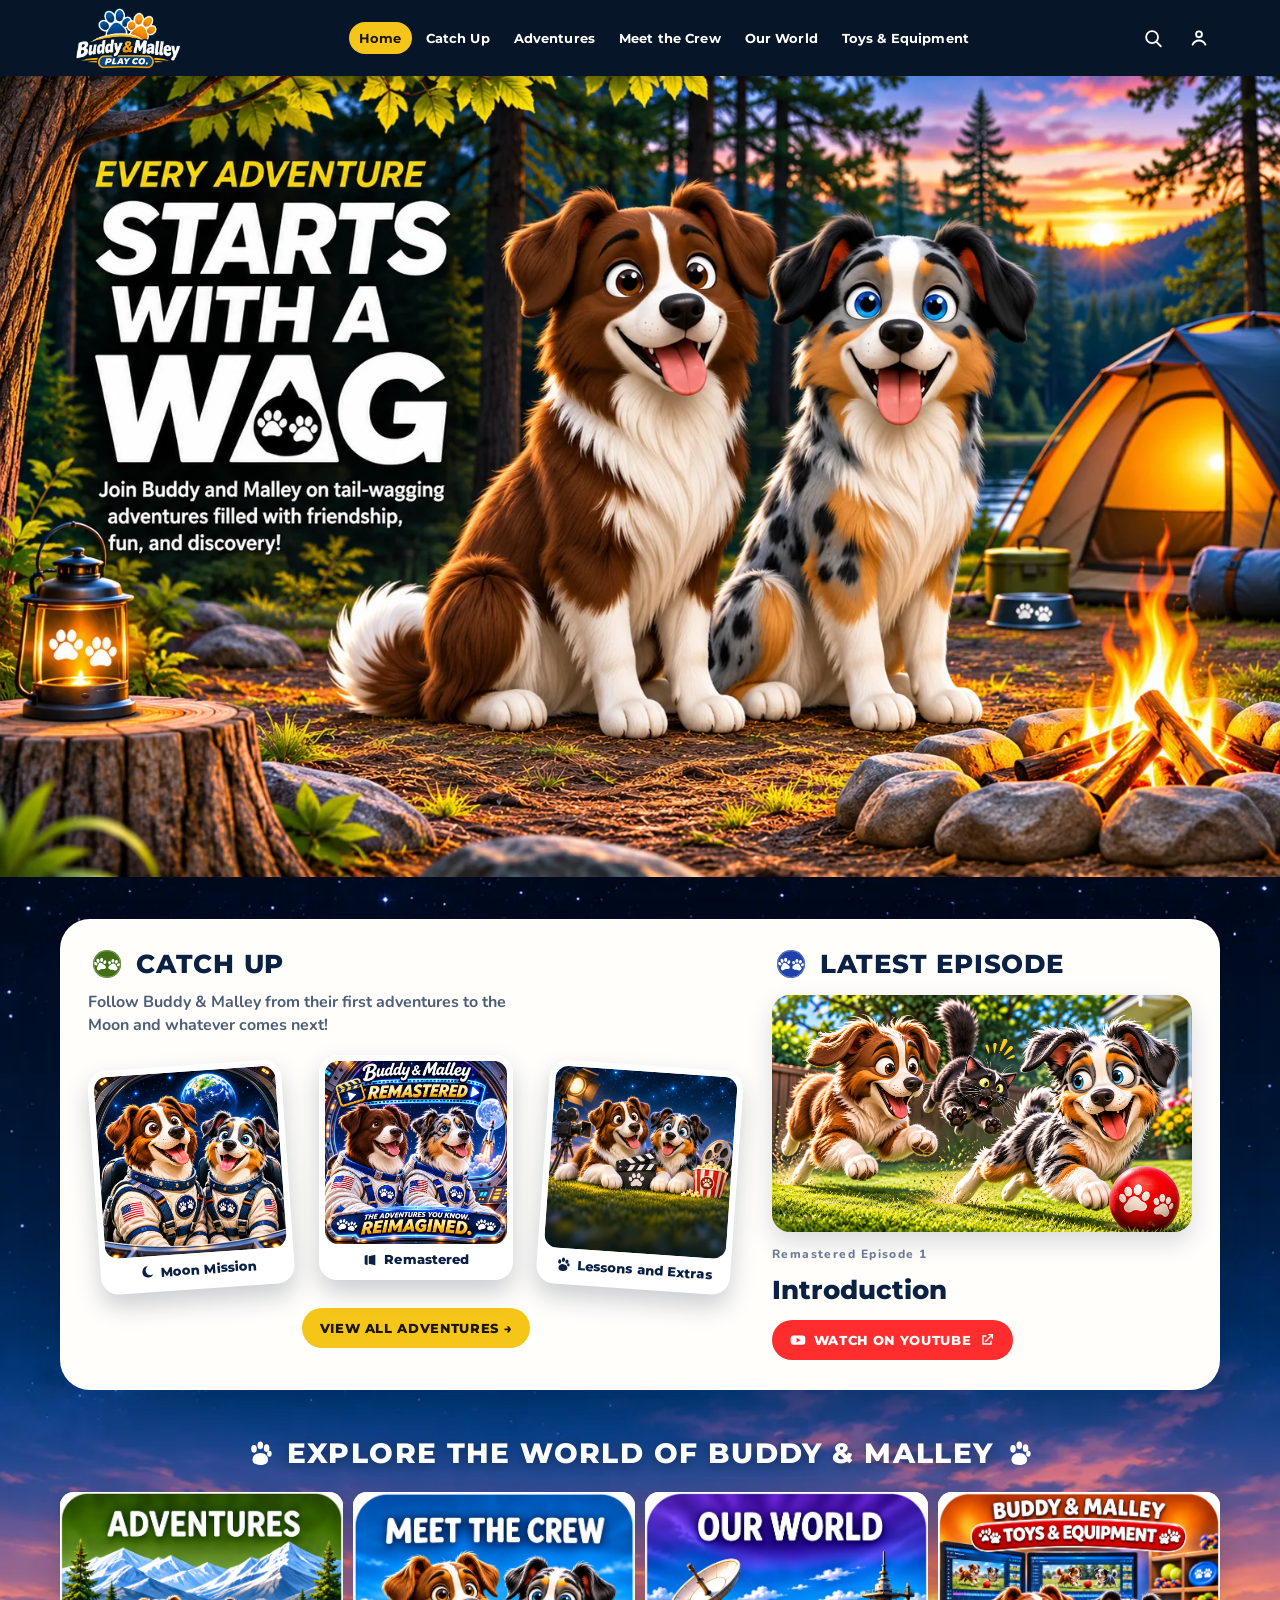
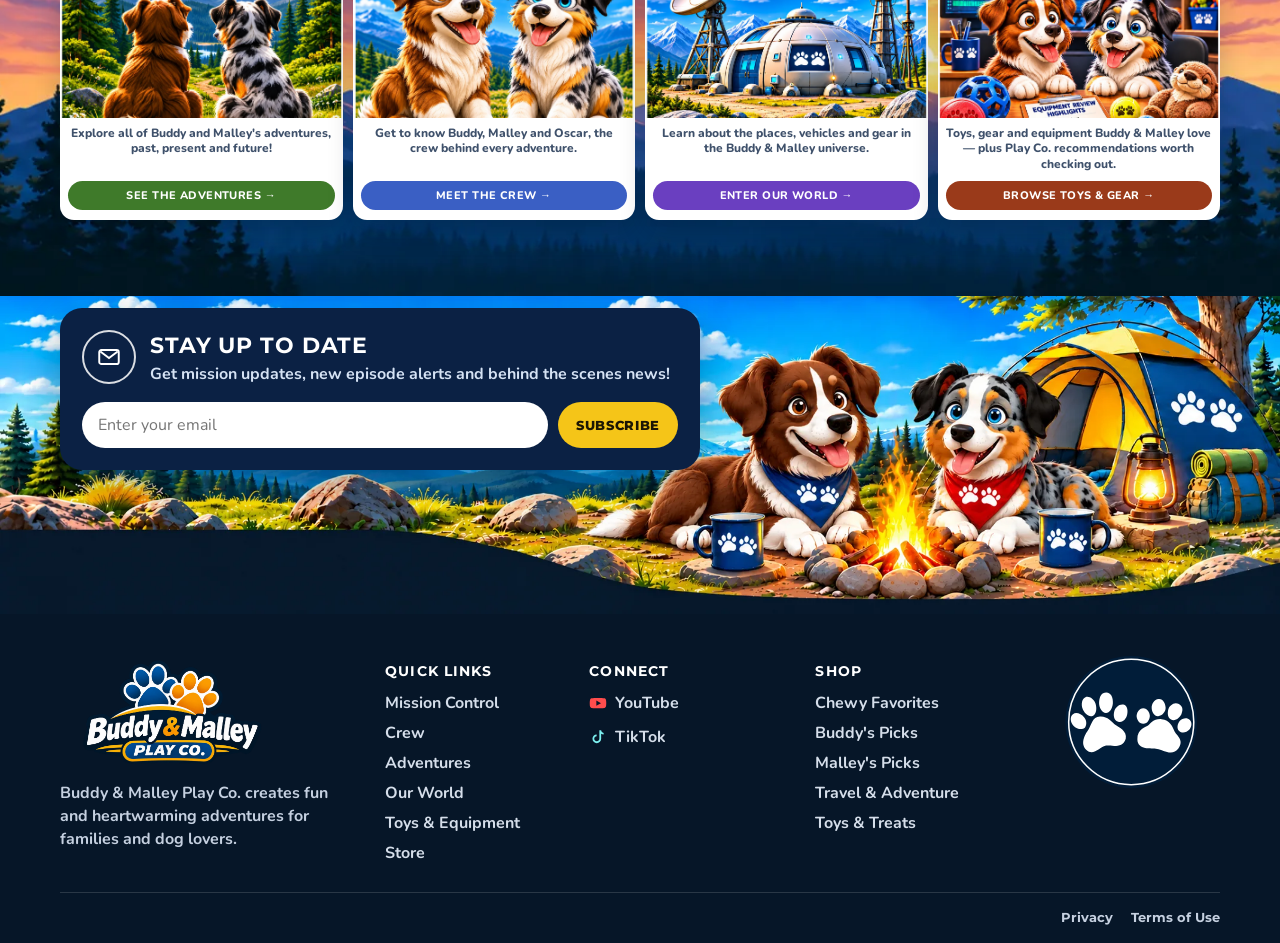
==== commit bd30dad6: "Point Latest Episode at the Chase is On YouTube short. Co-authored-by: Cursor <cursoragent@cursor.co" ====
--- a/index.html
+++ b/index.html
@@ -180,12 +180,12 @@
               <img loading="lazy" decoding="async" src="Images/Explore/Explore_Icon_Meet.svg" alt="">
               <h2>Latest Episode</h2>
             </div>
-            <a class="episode-thumb" href="https://www.youtube.com/watch?v=UpwNT4NFUrs" target="_blank" rel="noopener noreferrer">
+            <a class="episode-thumb" href="https://www.youtube.com/watch?v=oelJ8M-NLu4" target="_blank" rel="noopener noreferrer">
               <img loading="lazy" decoding="async" src="Images/Section2/Latest_Remastered_EP1.png" width="1670" height="941" alt="Buddy, Malley, and Oscar running across the grass. Remastered Episode 1, Introduction.">
             </a>
             <p class="ep-kicker">Remastered Episode 1</p>
             <h3>Introduction</h3>
-            <a class="btn yt" href="https://www.youtube.com/watch?v=UpwNT4NFUrs" target="_blank" rel="noopener noreferrer">
+            <a class="btn yt" href="https://www.youtube.com/watch?v=oelJ8M-NLu4" target="_blank" rel="noopener noreferrer">
               <svg viewBox="0 0 24 24" aria-hidden="true"><path fill="currentColor" d="M23 12.2s0-3.2-.4-4.6c-.2-.9-.9-1.6-1.8-1.8C19.2 5.4 12 5.4 12 5.4s-7.2 0-8.8.4c-.9.2-1.6.9-1.8 1.8C1 9 1 12.2 1 12.2s0 3.2.4 4.6c.2.9.9 1.6 1.8 1.8 1.6.4 8.8.4 8.8.4s7.2 0 8.8-.4c.9-.2 1.6-.9 1.8-1.8.4-1.4.4-4.6.4-4.6zM9.8 15.6V8.8l6.2 3.4-6.2 3.4z"/></svg>
               Watch on YouTube
               <svg viewBox="0 0 24 24" aria-hidden="true"><path fill="currentColor" d="M14 3h7v7h-2V6.4l-9.3 9.3-1.4-1.4L17.6 5H14V3zM5 5h6v2H7v10h10v-4h2v6H5V5z"/></svg>
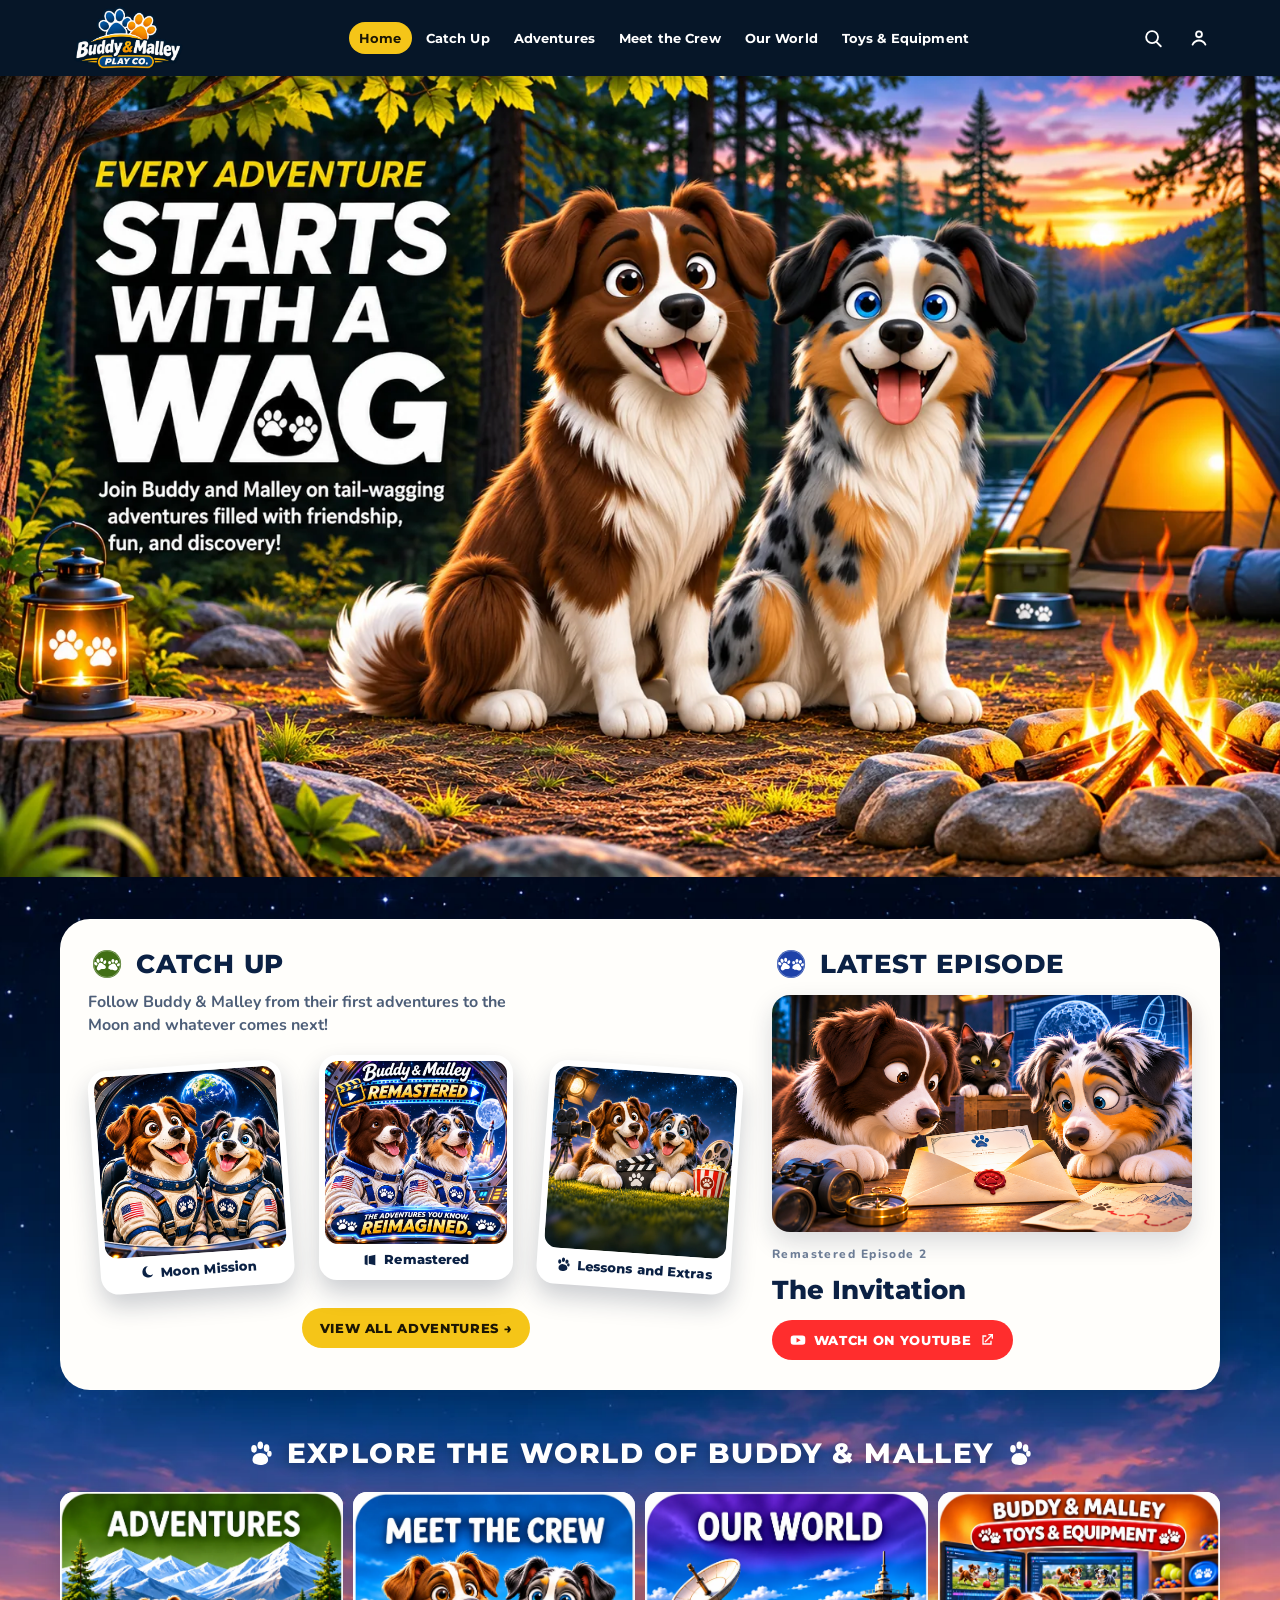
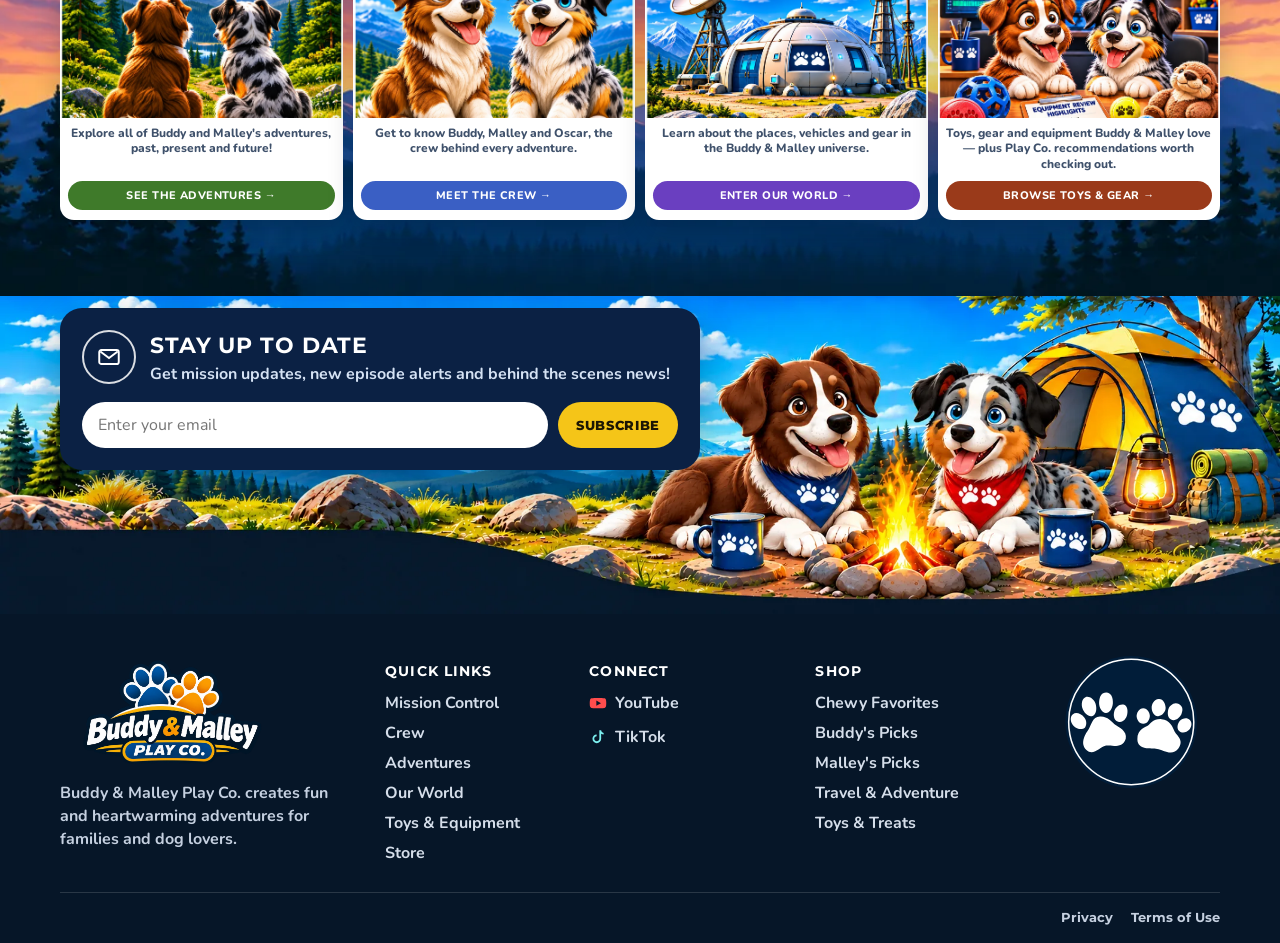
==== commit 0fd87de7: "Point Latest Episode at Remastered Episode 2, The Invitation. Co-authored-by: Cursor <cursoragent@cu" ====
--- a/index.html
+++ b/index.html
@@ -180,12 +180,12 @@
               <img loading="lazy" decoding="async" src="Images/Explore/Explore_Icon_Meet.svg" alt="">
               <h2>Latest Episode</h2>
             </div>
-            <a class="episode-thumb" href="https://www.youtube.com/watch?v=oelJ8M-NLu4" target="_blank" rel="noopener noreferrer">
-              <img loading="lazy" decoding="async" src="Images/Section2/Latest_Remastered_EP1.png" width="1670" height="941" alt="Buddy, Malley, and Oscar running across the grass. Remastered Episode 1, Introduction.">
+            <a class="episode-thumb" href="https://www.youtube.com/shorts/g78RTwlZlRk" target="_blank" rel="noopener noreferrer">
+              <img loading="lazy" decoding="async" src="Images/Section2/Latest_Remastered_EP2.png" width="1670" height="941" alt="Buddy, Malley, and Oscar gathered around a sealed letter. Remastered Episode 2, The Invitation.">
             </a>
-            <p class="ep-kicker">Remastered Episode 1</p>
-            <h3>Introduction</h3>
-            <a class="btn yt" href="https://www.youtube.com/watch?v=oelJ8M-NLu4" target="_blank" rel="noopener noreferrer">
+            <p class="ep-kicker">Remastered Episode 2</p>
+            <h3>The Invitation</h3>
+            <a class="btn yt" href="https://www.youtube.com/shorts/g78RTwlZlRk" target="_blank" rel="noopener noreferrer">
               <svg viewBox="0 0 24 24" aria-hidden="true"><path fill="currentColor" d="M23 12.2s0-3.2-.4-4.6c-.2-.9-.9-1.6-1.8-1.8C19.2 5.4 12 5.4 12 5.4s-7.2 0-8.8.4c-.9.2-1.6.9-1.8 1.8C1 9 1 12.2 1 12.2s0 3.2.4 4.6c.2.9.9 1.6 1.8 1.8 1.6.4 8.8.4 8.8.4s7.2 0 8.8-.4c.9-.2 1.6-.9 1.8-1.8.4-1.4.4-4.6.4-4.6zM9.8 15.6V8.8l6.2 3.4-6.2 3.4z"/></svg>
               Watch on YouTube
               <svg viewBox="0 0 24 24" aria-hidden="true"><path fill="currentColor" d="M14 3h7v7h-2V6.4l-9.3 9.3-1.4-1.4L17.6 5H14V3zM5 5h6v2H7v10h10v-4h2v6H5V5z"/></svg>
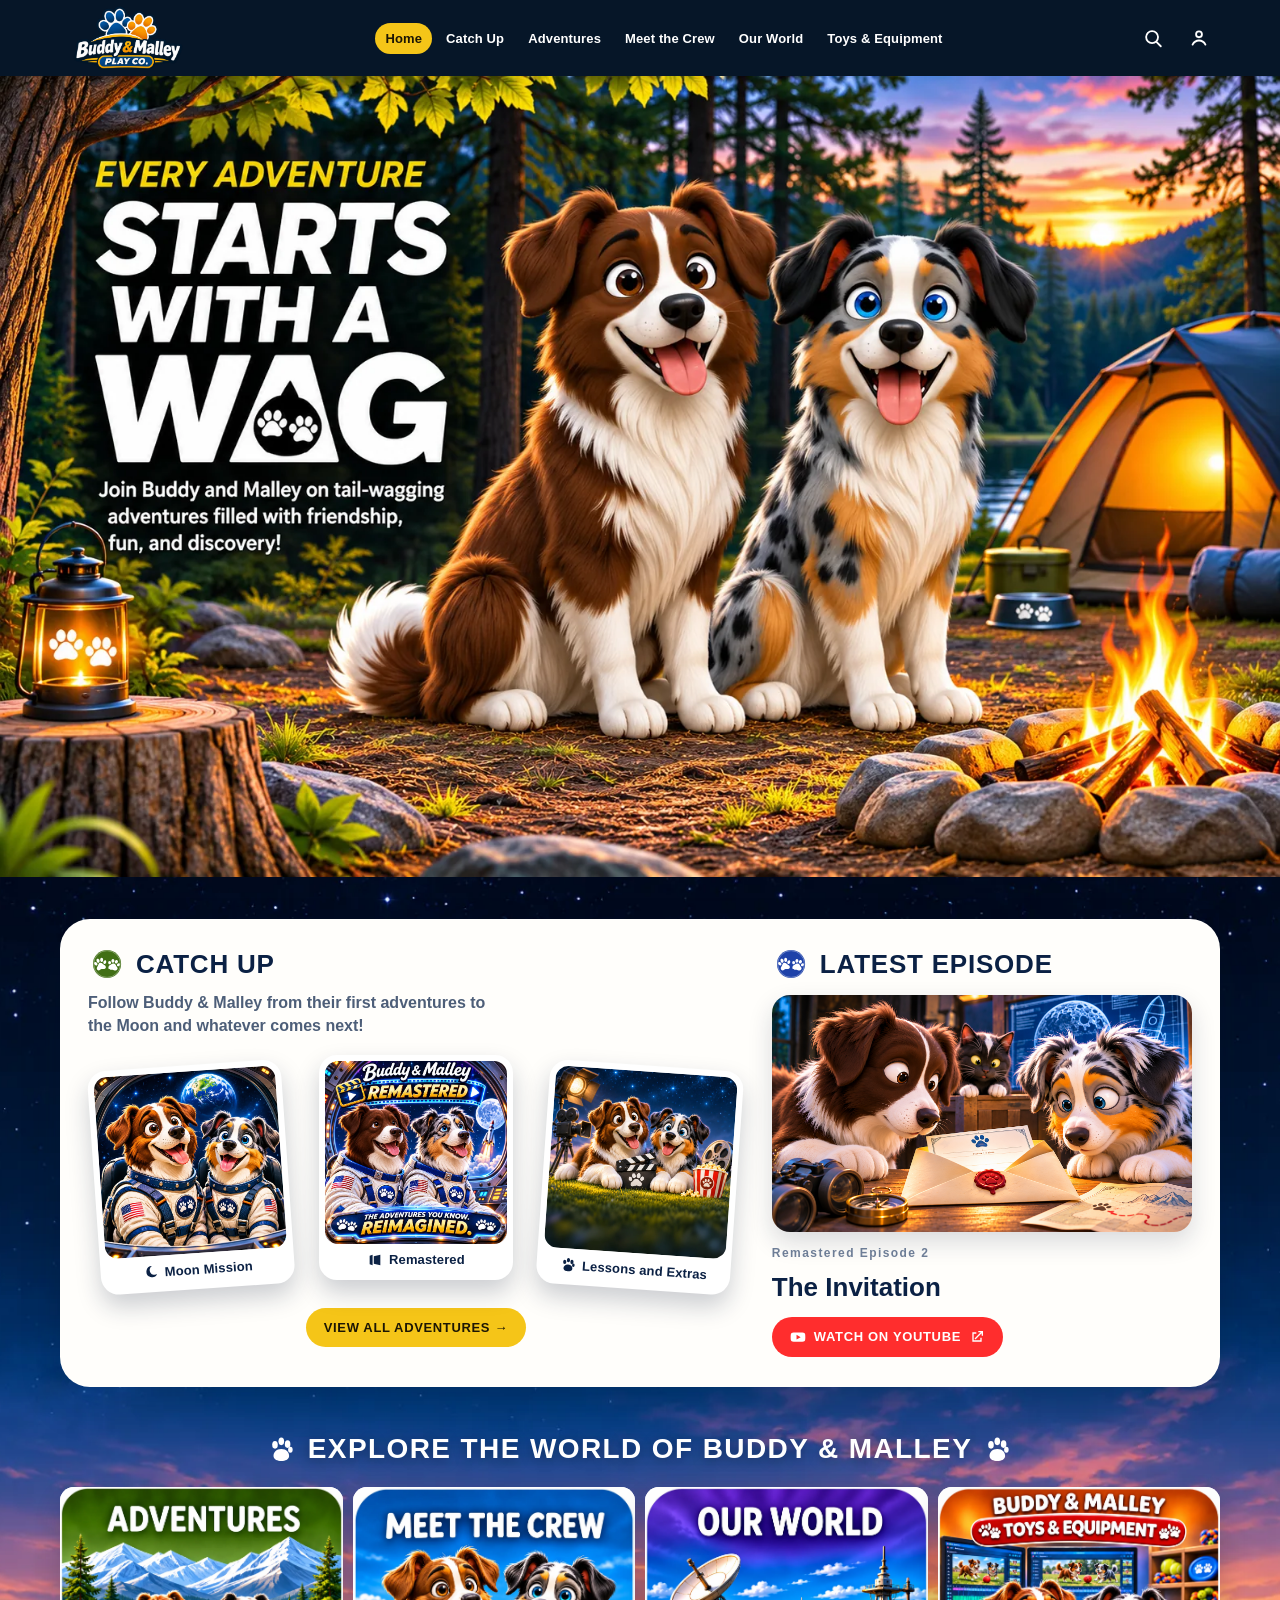
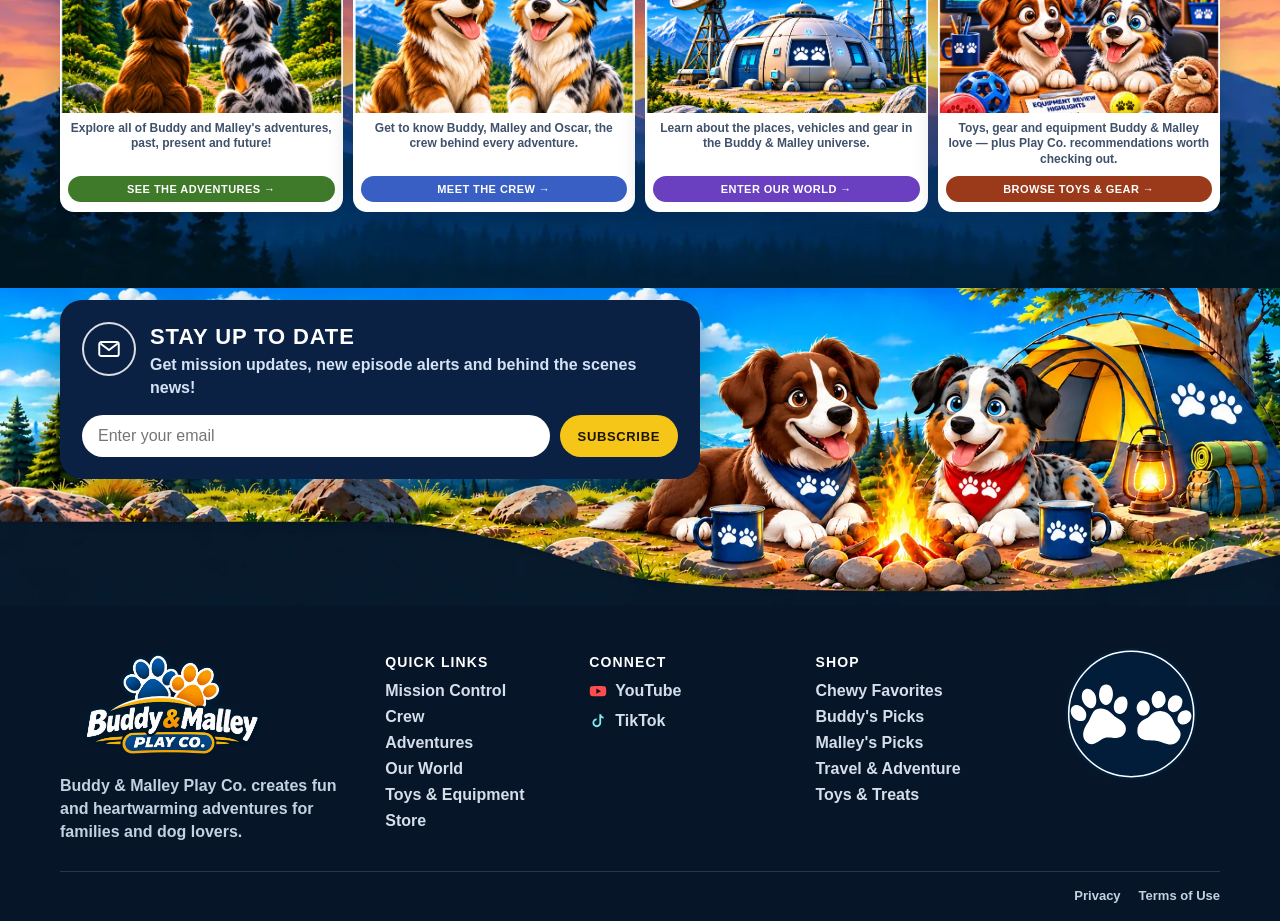
==== commit 08dd1e4d: "Keep the newsletter honeypot intact and send security headers with every page. Co-authored-by: Curso" ====
--- a/index.html
+++ b/index.html
@@ -3,6 +3,7 @@
 <head>
   <meta charset="UTF-8">
   <meta name="viewport" content="width=device-width, initial-scale=1">
+  <meta http-equiv="Content-Security-Policy" content="default-src 'self'; base-uri 'self'; object-src 'none'; frame-src 'none'; form-action 'self' https://*.sibforms.com; script-src 'self' 'unsafe-inline' https://sibforms.com; style-src 'self' 'unsafe-inline' https://fonts.googleapis.com; font-src 'self' https://fonts.gstatic.com; img-src 'self' data:; connect-src 'self' https://fonts.googleapis.com https://fonts.gstatic.com https://sibforms.com https://*.sibforms.com">
   <title>Buddy &amp; Malley Play Co. | Family Dog Adventures</title>
   <meta name="description" content="Join Buddy &amp; Malley, two Australian Shepherds, on family adventures from the backyard to the Moon. Watch episodes and meet the crew.">
   <meta name="robots" content="index, follow, max-image-preview:large">
@@ -436,11 +437,6 @@
   <div class="toast" id="toast" role="status" hidden></div>
 
   <script>
-    document.getElementById("sib-form").addEventListener("submit", function () {
-      var trap = this.querySelector("[name=email_address_check]");
-      var email = this.querySelector("[name=EMAIL]");
-      if (trap && email && trap.value && trap.value === email.value) trap.value = "";
-    }, true);
     window.REQUIRED_CODE_ERROR_MESSAGE = 'Please choose a country code';
     window.LOCALE = 'en';
     window.EMAIL_INVALID_MESSAGE = window.SMS_INVALID_MESSAGE = "The information provided is invalid. Please review the field format and try again.";
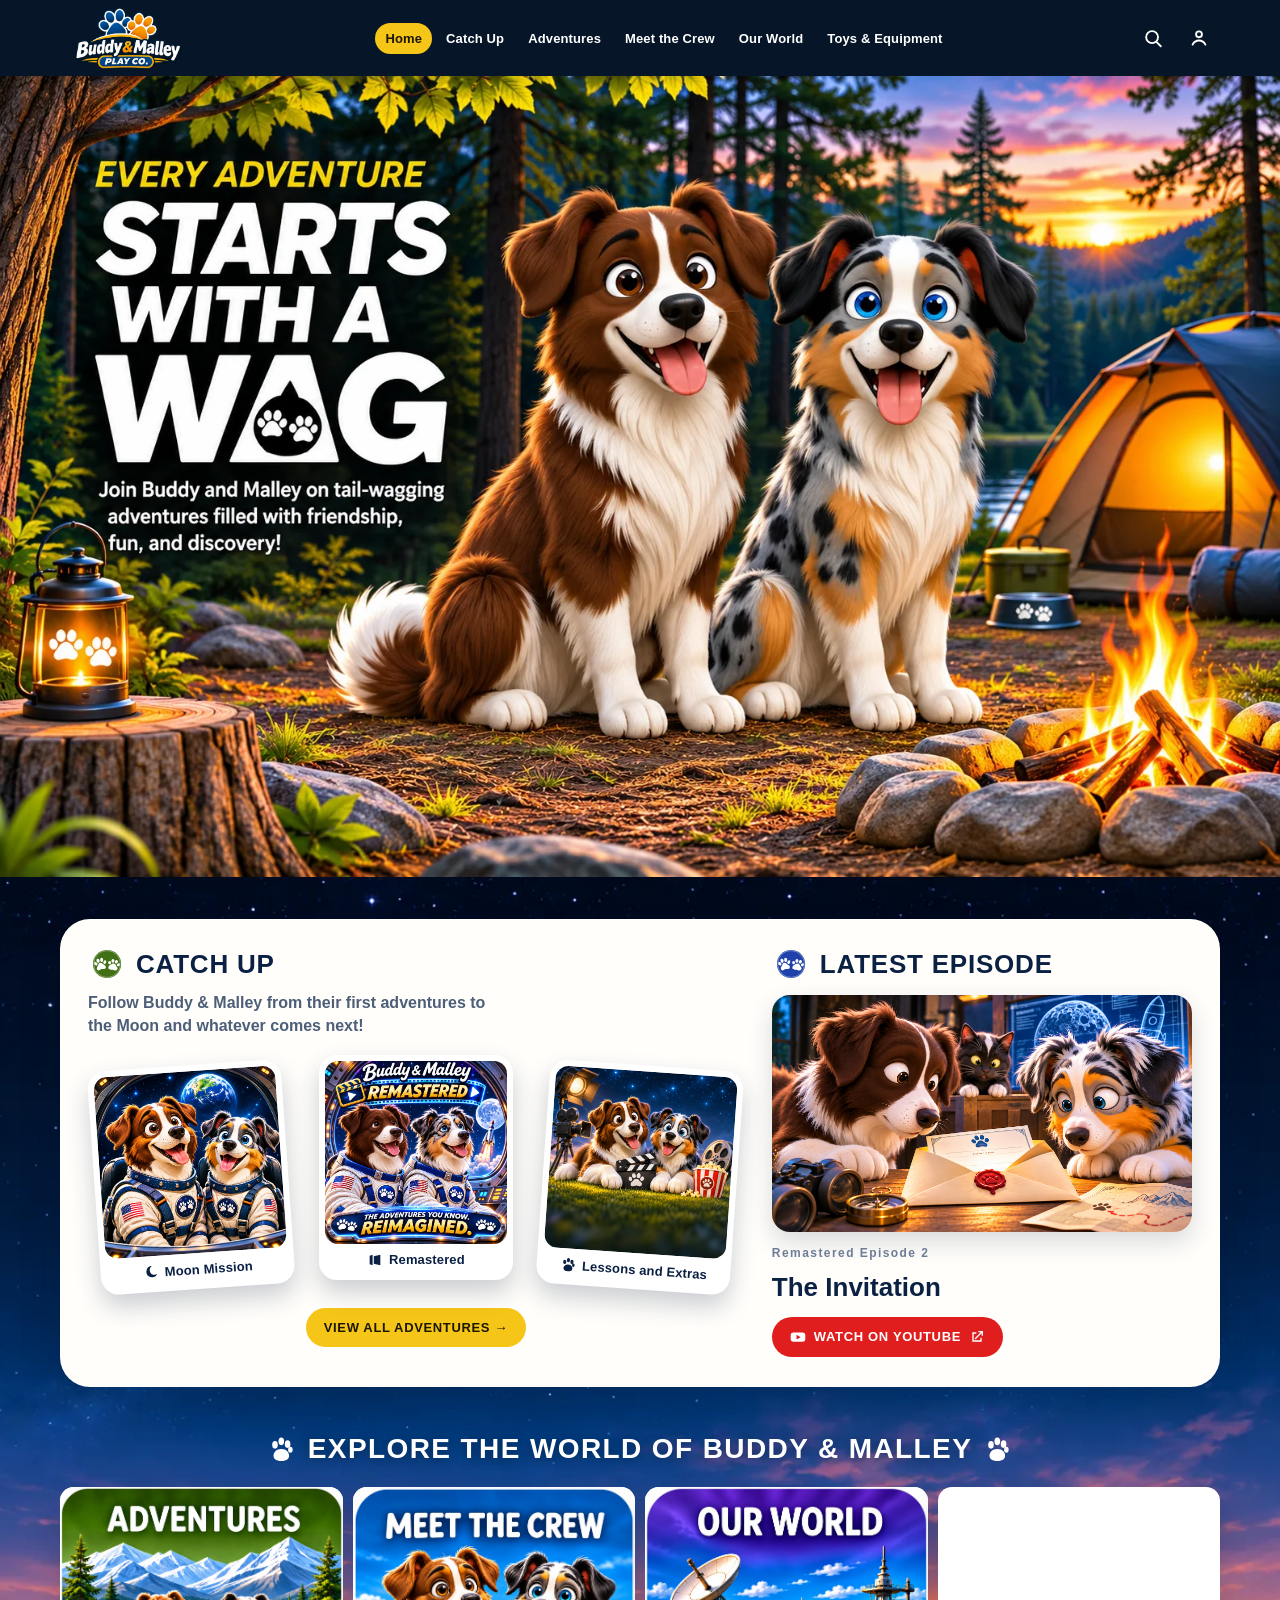
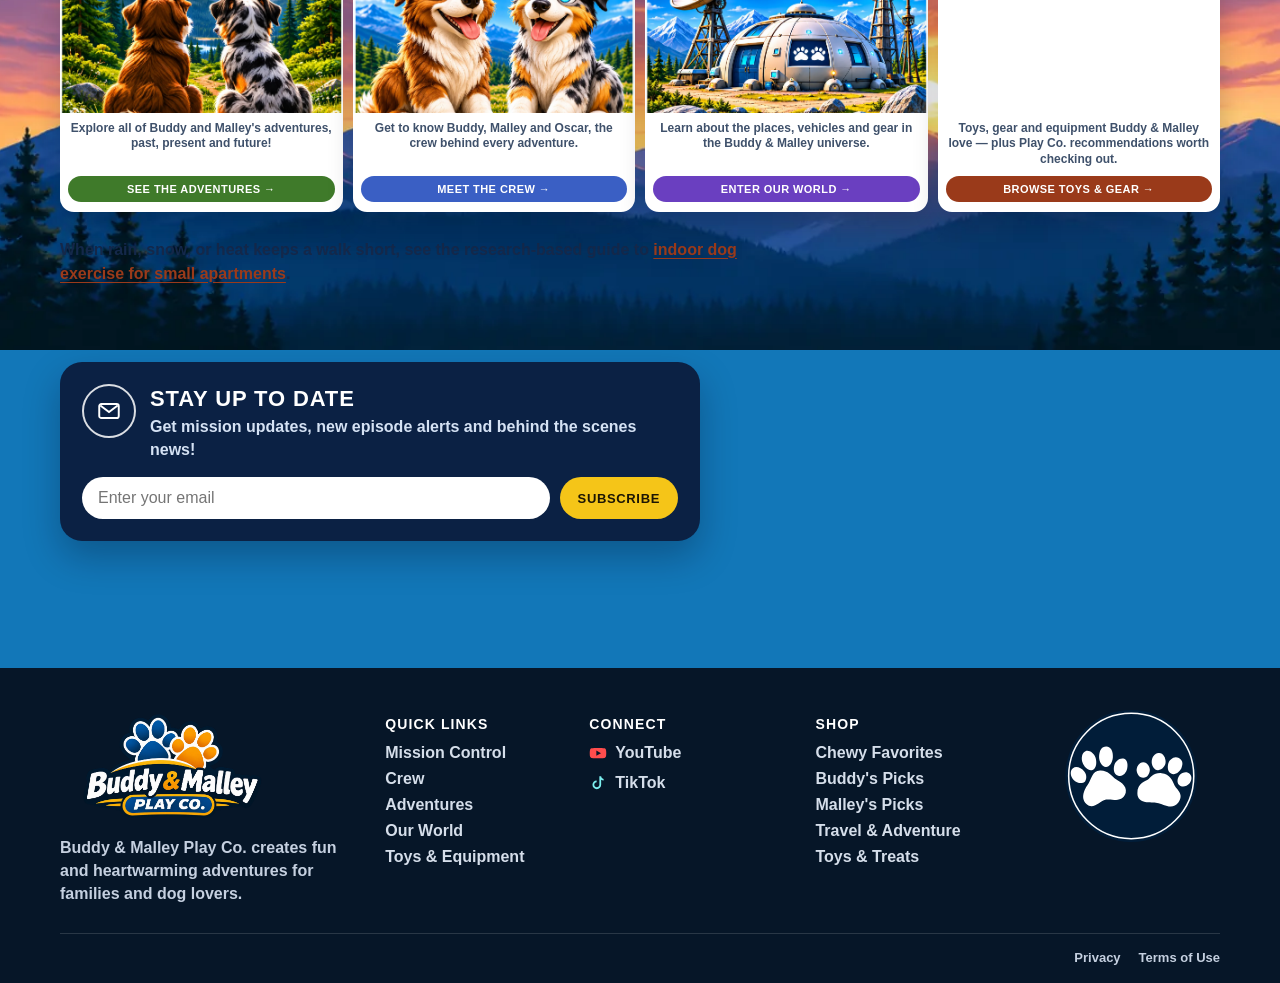
==== commit 5372fcd9: "Publish the indoor exercise guide and the live newsletter form, and correct heading order and YouTub" ====
--- a/index.html
+++ b/index.html
@@ -103,14 +103,14 @@
       </ul>
 
       <div class="nav-tools">
-        <button class="icon-btn" type="button" id="open-search" aria-haspopup="dialog" aria-controls="search-dialog">
+        <button class="icon-btn" type="button" id="open-search" aria-haspopup="dialog" aria-controls="search-dialog" commandfor="search-dialog" command="show-modal">
           <span class="visually-hidden">Search</span>
           <svg viewBox="0 0 24 24" width="22" height="22" aria-hidden="true">
             <circle cx="11" cy="11" r="6.5" fill="none" stroke="currentColor" stroke-width="2"/>
             <path d="M16 16.5 20.5 21" fill="none" stroke="currentColor" stroke-width="2" stroke-linecap="round"/>
           </svg>
         </button>
-        <button class="icon-btn" type="button" id="open-account" aria-haspopup="dialog" aria-controls="account-dialog">
+        <button class="icon-btn" type="button" id="open-account" aria-haspopup="dialog" aria-controls="account-dialog" commandfor="account-dialog" command="show-modal">
           <span class="visually-hidden">Account</span>
           <svg viewBox="0 0 24 24" width="22" height="22" aria-hidden="true">
             <circle cx="12" cy="8" r="3.2" fill="none" stroke="currentColor" stroke-width="2"/>
@@ -237,6 +237,7 @@
             <img loading="lazy" decoding="async" class="badge" src="Images/Explore/Explore_Icon_Parents.svg" alt="">
           </a>
         </div>
+        <p class="guide-note">When rain, snow, or heat keeps a walk short, see the research-based guide to <a href="indoor-dog-exercise-small-apartments.html">indoor dog exercise for small apartments</a>.</p>
       </div>
     </section>
 
@@ -319,7 +320,7 @@
           <li><a href="our-world.html">Our World</a></li>
           <li hidden><a href="behind-the-scenes.html">Behind the Scenes</a></li>
           <li><a href="toys-and-equipment.html">Toys &amp; Equipment</a></li>
-          <li><a href="toys-and-equipment.html">Store</a></li>
+          <li hidden><a href="toys-and-equipment.html">Store</a></li>
         </ul>
       </div>
       <div>
@@ -345,39 +346,39 @@
       <img loading="lazy" decoding="async" class="footer-mark" src="Images/Explore/Footer_Icon.svg" alt="" width="1170" height="866">
     </div>
     <div class="wrap legal">
-      <button type="button" data-dialog="privacy-dialog">Privacy</button>
-      <button type="button" data-dialog="terms-dialog">Terms of Use</button>
-      <button type="button" data-dialog="contact-dialog" hidden>Contact</button>
+      <button type="button" data-dialog="privacy-dialog" commandfor="privacy-dialog" command="show-modal">Privacy</button>
+      <button type="button" data-dialog="terms-dialog" commandfor="terms-dialog" command="show-modal">Terms of Use</button>
+      <button type="button" data-dialog="contact-dialog" commandfor="contact-dialog" command="show-modal" hidden>Contact</button>
     </div>
   </footer>
 
-  <dialog id="search-dialog" aria-labelledby="search-title">
+  <dialog id="search-dialog" aria-labelledby="search-title" closedby="any">
     <form class="dialog-card" id="search-form" role="search">
       <div class="dialog-head">
         <h2 id="search-title">Search</h2>
-        <button class="dialog-x" type="button" data-close>Close</button>
+        <button class="dialog-x" type="button" data-close commandfor="search-dialog" command="close">Close</button>
       </div>
       <label class="visually-hidden" for="search-input">Search the site</label>
-      <input id="search-input" type="search" placeholder="Try crew, store, episode, parents..." autocomplete="off">
+      <input id="search-input" type="search" placeholder="Try crew, store, episode, parents..." autocomplete="off" autofocus>
       <ul id="search-results"></ul>
     </form>
   </dialog>
 
-  <dialog id="account-dialog" aria-labelledby="account-title">
+  <dialog id="account-dialog" aria-labelledby="account-title" closedby="any">
     <div class="dialog-card">
       <div class="dialog-head">
         <h2 id="account-title">Crew accounts</h2>
-        <button class="dialog-x" type="button" data-close>Close</button>
+        <button class="dialog-x" type="button" data-close commandfor="account-dialog" command="close">Close</button>
       </div>
       <p>Passes for the crew aren't open yet. Check back when the next adventure launches.</p>
     </div>
   </dialog>
 
-  <dialog id="privacy-dialog" aria-labelledby="privacy-title">
+  <dialog id="privacy-dialog" aria-labelledby="privacy-title" closedby="any">
     <div class="dialog-card">
       <div class="dialog-head">
         <h2 id="privacy-title">Privacy</h2>
-        <button class="dialog-x" type="button" data-close>Close</button>
+        <button class="dialog-x" type="button" data-close commandfor="privacy-dialog" command="close">Close</button>
       </div>
       <p>Buddy &amp; Malley Play Co. respects your privacy.</p>
       <p>We may collect information you voluntarily provide, such as your email address if you sign up for updates or contact us. We use this information only to provide the services or communications you requested.</p>
@@ -391,11 +392,11 @@
     </div>
   </dialog>
 
-  <dialog id="terms-dialog" aria-labelledby="terms-title">
+  <dialog id="terms-dialog" aria-labelledby="terms-title" closedby="any">
     <div class="dialog-card">
       <div class="dialog-head">
         <h2 id="terms-title">Terms of Use</h2>
-        <button class="dialog-x" type="button" data-close>Close</button>
+        <button class="dialog-x" type="button" data-close commandfor="terms-dialog" command="close">Close</button>
       </div>
       <p>Welcome to Buddy &amp; Malley Play Co. By using this website, you agree to the following terms.</p>
       <h3>Content</h3>
@@ -424,11 +425,11 @@
     </div>
   </dialog>
 
-  <dialog id="contact-dialog" aria-labelledby="contact-title">
+  <dialog id="contact-dialog" aria-labelledby="contact-title" closedby="any">
     <div class="dialog-card">
       <div class="dialog-head">
         <h2 id="contact-title">Contact</h2>
-        <button class="dialog-x" type="button" data-close>Close</button>
+        <button class="dialog-x" type="button" data-close commandfor="contact-dialog" command="close">Close</button>
       </div>
       <p>The mailbox is still being set up. Leave your email in Stay Up to Date and the crew will know you stopped by.</p>
     </div>
--- a/styles.css
+++ b/styles.css
@@ -6,7 +6,7 @@
   --gold: #f5c518;
   --gold-deep: #e2ae04;
   --red: #e31b23;
-  --yt: #ff2d2d;
+  --yt: #e01e1e;
   --line: rgba(255, 255, 255, 0.14);
   --shadow: 0 18px 40px rgba(7, 21, 37, 0.18);
   --wrap: 1160px;
@@ -489,6 +489,7 @@
   letter-spacing: 0.14em;
   text-transform: uppercase;
 }
+.chapter-body h2,
 .chapter-body h3 {
   margin: 0 0 8px;
   font-size: clamp(22px, 2.6vw, 30px);
@@ -546,6 +547,7 @@
   text-align: center;
 }
 .chapter.closing .chapter-body { max-width: 640px; margin: 0 auto; }
+.chapter.closing h2,
 .chapter.closing h3 { color: #fff; }
 .chapter.closing p { color: rgba(255, 255, 255, 0.82); }
 .chapter.closing p.chapter-line { color: #fff; }
@@ -950,7 +952,12 @@
   color: var(--ink);
   box-shadow: var(--shadow);
 }
-dialog::backdrop { background: rgba(5, 14, 28, 0.66); }
+dialog:modal { overscroll-behavior: contain; }
+dialog::backdrop {
+  background: rgba(5, 14, 28, 0.66);
+  overflow: hidden;
+  overscroll-behavior: contain;
+}
 .dialog-card { padding: 22px; overflow-y: auto; max-height: min(80vh, 720px); }
 .dialog-head {
   display: flex;
@@ -1347,4 +1354,12 @@
 }
 .back-link:hover, .back-link:focus-visible { background: rgba(255, 255, 255, 0.24); transform: translateX(-3px); }
 .back-link.back-bottom { display: flex; width: fit-content; margin: 22px auto 0; }
+.guide-note {
+  margin: 14px 0 0;
+  max-width: 46rem;
+  color: var(--ink);
+  font-weight: 700;
+  line-height: 1.5;
+}
+.guide-note a { color: #9a3a1a; text-decoration: underline; text-underline-offset: 3px; }
 @media (hover: none) { .back-link:hover { transform: none; } }
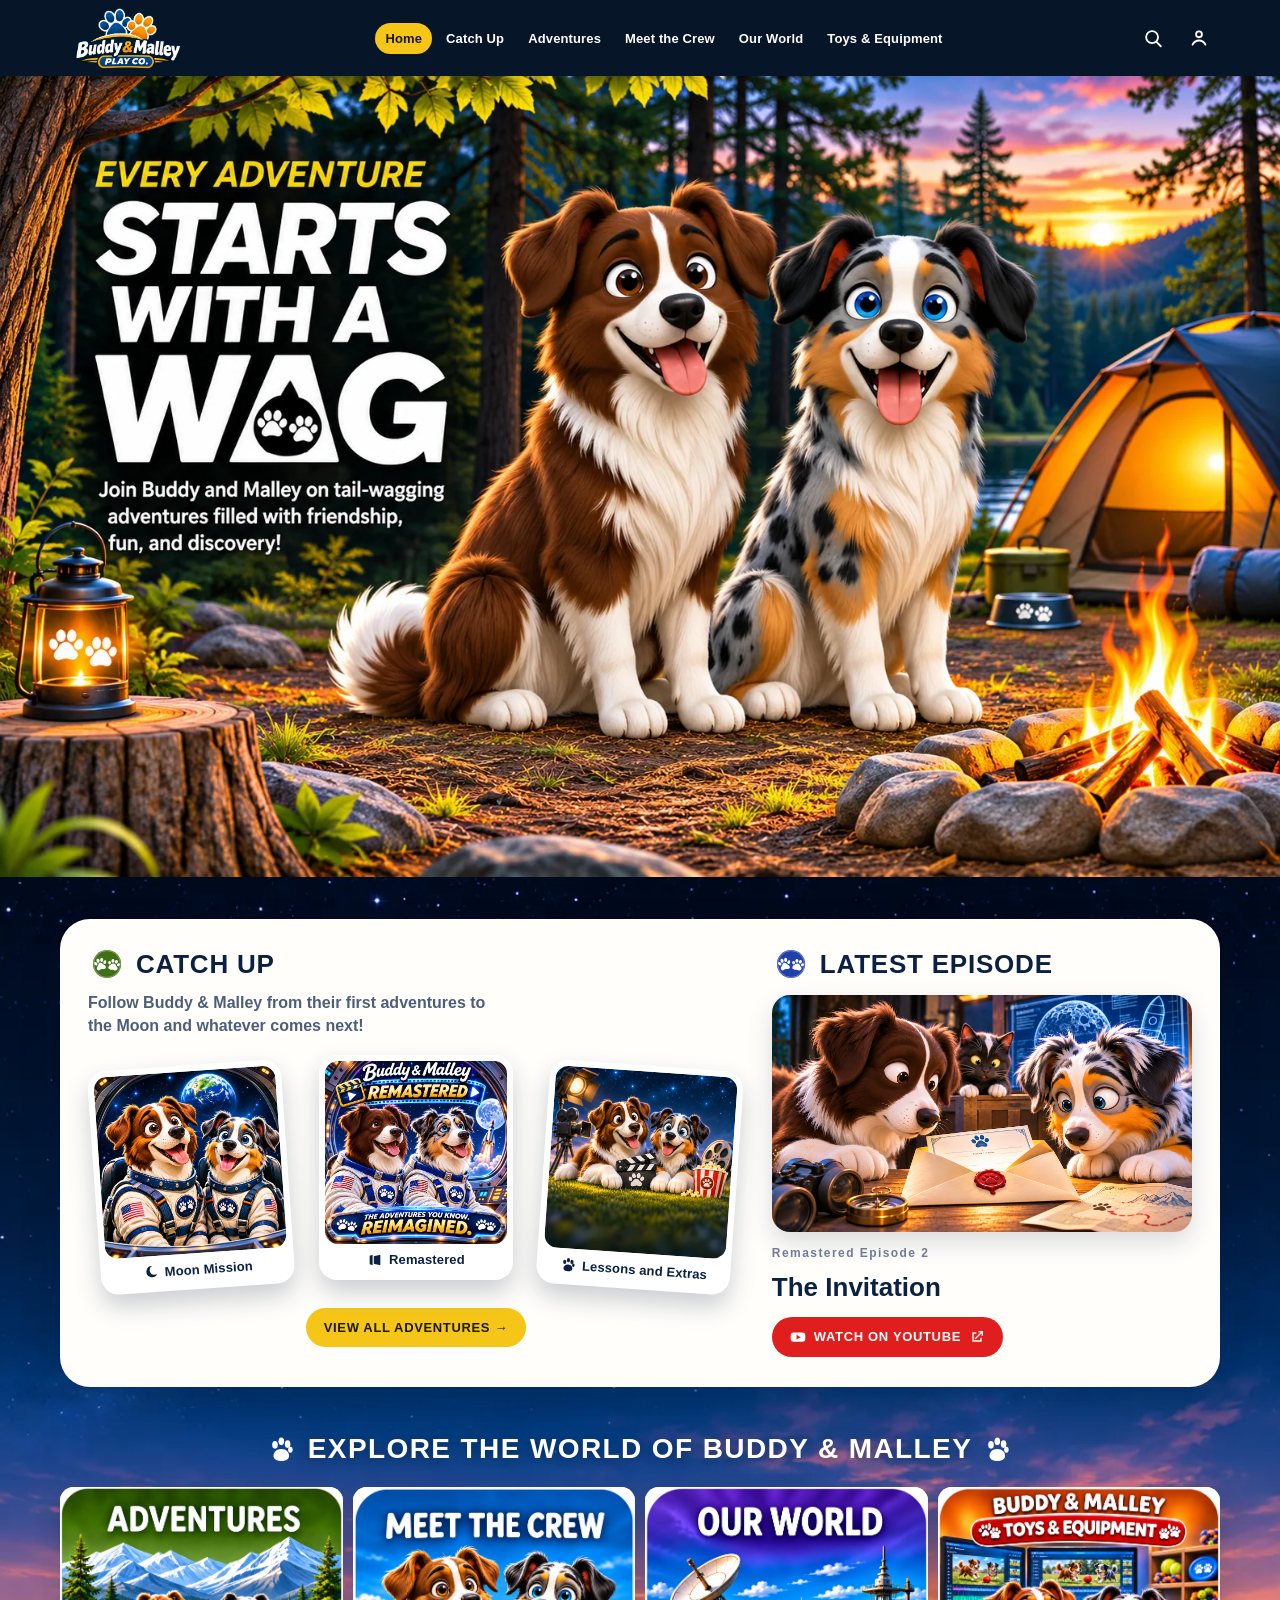
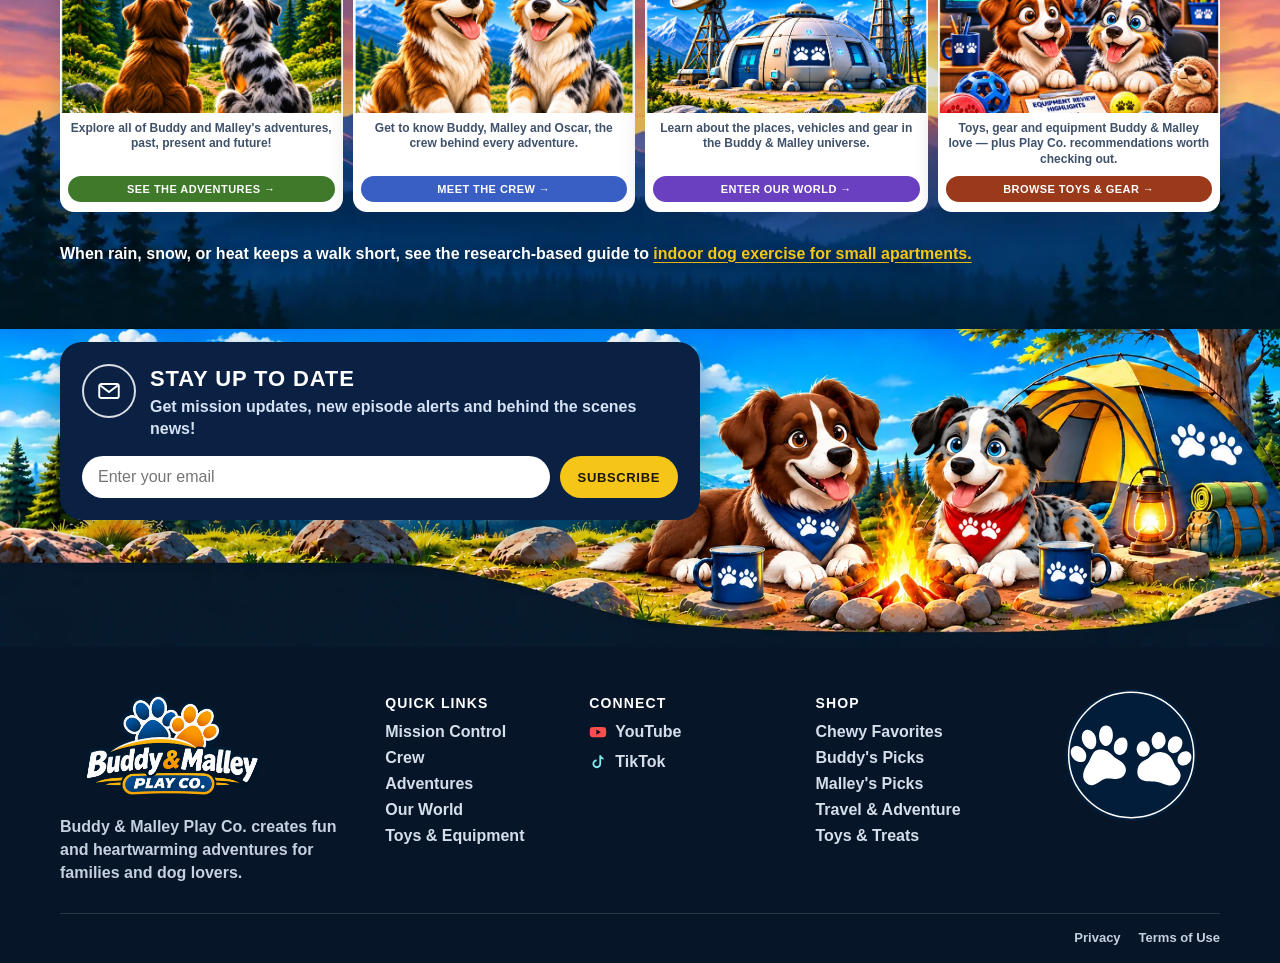
==== commit b4c33787: "Make the homepage indoor-guide sentence readable, with only the guide title linked. Co-authored-by: " ====
--- a/index.html
+++ b/index.html
@@ -237,7 +237,7 @@
             <img loading="lazy" decoding="async" class="badge" src="Images/Explore/Explore_Icon_Parents.svg" alt="">
           </a>
         </div>
-        <p class="guide-note">When rain, snow, or heat keeps a walk short, see the research-based guide to <a href="indoor-dog-exercise-small-apartments.html">indoor dog exercise for small apartments</a>.</p>
+        <p class="guide-note">When rain, snow, or heat keeps a walk short, see the research-based guide to <a href="indoor-dog-exercise-small-apartments.html">indoor dog exercise for small apartments.</a></p>
       </div>
     </section>
 
--- a/styles.css
+++ b/styles.css
@@ -1355,11 +1355,19 @@
 .back-link:hover, .back-link:focus-visible { background: rgba(255, 255, 255, 0.24); transform: translateX(-3px); }
 .back-link.back-bottom { display: flex; width: fit-content; margin: 22px auto 0; }
 .guide-note {
-  margin: 14px 0 0;
-  max-width: 46rem;
-  color: var(--ink);
+  margin: 18px 0 0;
+  color: #fff;
   font-weight: 700;
-  line-height: 1.5;
-}
-.guide-note a { color: #9a3a1a; text-decoration: underline; text-underline-offset: 3px; }
+  line-height: 1.45;
+  text-shadow: 0 2px 12px rgba(0, 0, 0, 0.45);
+}
+.guide-note a {
+  color: var(--gold);
+  font-weight: 800;
+  text-decoration: underline;
+  text-underline-offset: 3px;
+  text-shadow: 0 2px 12px rgba(0, 0, 0, 0.45);
+}
+.guide-note a:hover,
+.guide-note a:focus-visible { color: #fff; }
 @media (hover: none) { .back-link:hover { transform: none; } }
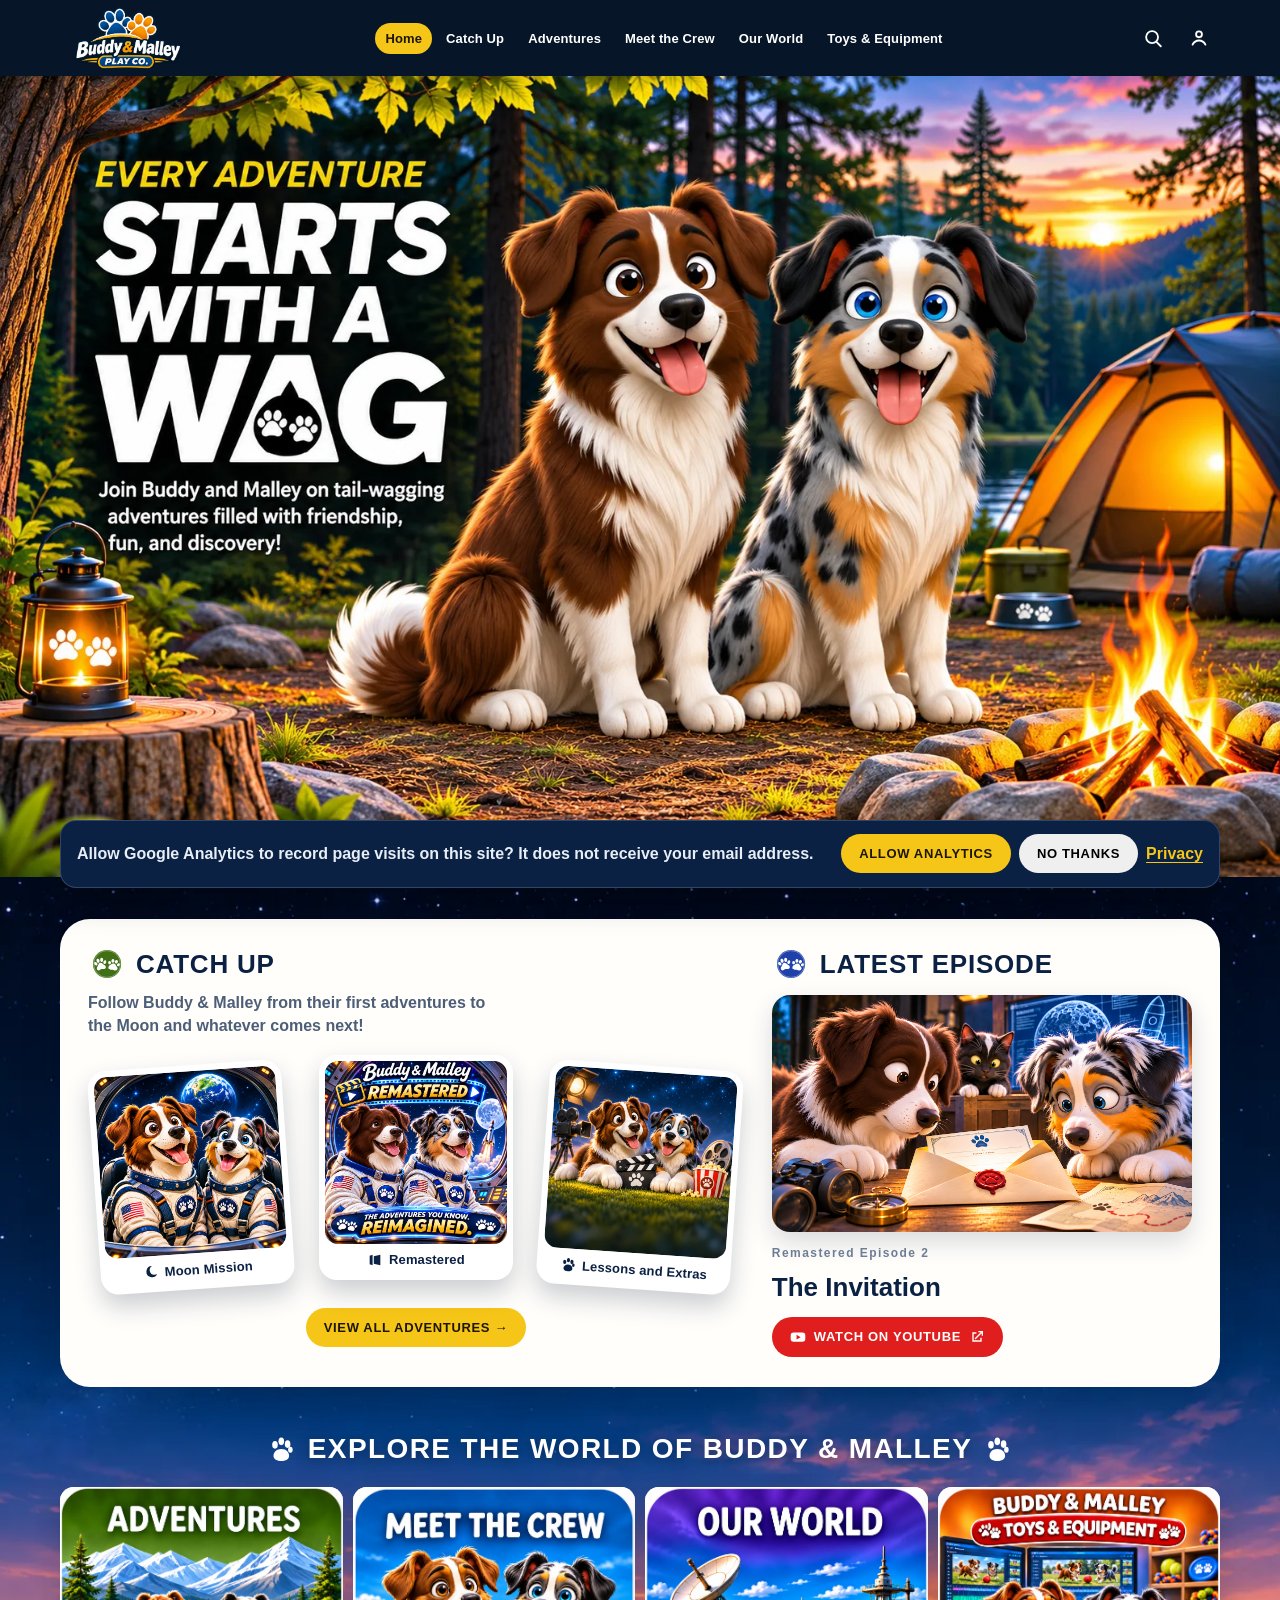
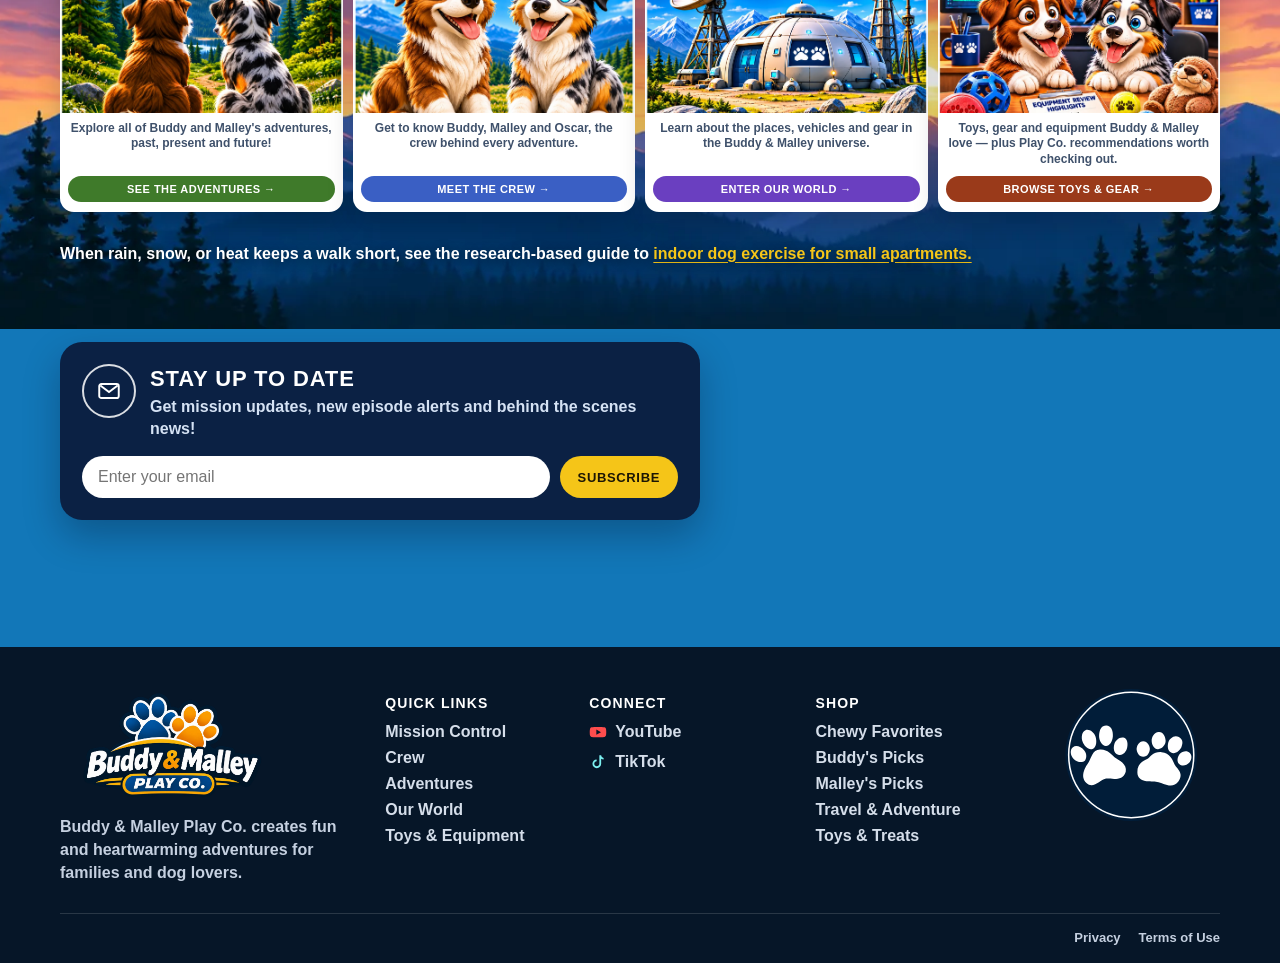
==== commit fb1f5ab8: "Add Google Analytics only after a visitor allows it. The tag stays off until that choice, and newsle" ====
--- a/index.html
+++ b/index.html
@@ -1,9 +1,33 @@
 <!DOCTYPE html>
 <html lang="en">
 <head>
+  <script>
+    window.dataLayer = window.dataLayer || [];
+    function gtag(){dataLayer.push(arguments);}
+    gtag('consent', 'default', {
+      analytics_storage: 'denied',
+      ad_storage: 'denied',
+      ad_user_data: 'denied',
+      ad_personalization: 'denied'
+    });
+    window.bmLoadAnalytics = function () {
+      if (window.bmAnalyticsLoaded) return;
+      window.bmAnalyticsLoaded = true;
+      gtag('consent', 'update', { analytics_storage: 'granted' });
+      gtag('js', new Date());
+      gtag('config', 'G-28VXV1EG1T', { send_page_view: true, allow_google_signals: false });
+      var script = document.createElement('script');
+      script.async = true;
+      script.src = 'https://www.googletagmanager.com/gtag/js?id=G-28VXV1EG1T';
+      document.head.appendChild(script);
+    };
+    try {
+      if (localStorage.getItem('bm-analytics') === 'granted') window.bmLoadAnalytics();
+    } catch (ignore) {}
+  </script>
   <meta charset="UTF-8">
   <meta name="viewport" content="width=device-width, initial-scale=1">
-  <meta http-equiv="Content-Security-Policy" content="default-src 'self'; base-uri 'self'; object-src 'none'; frame-src 'none'; form-action 'self' https://*.sibforms.com; script-src 'self' 'unsafe-inline' https://sibforms.com; style-src 'self' 'unsafe-inline' https://fonts.googleapis.com; font-src 'self' https://fonts.gstatic.com; img-src 'self' data:; connect-src 'self' https://fonts.googleapis.com https://fonts.gstatic.com https://sibforms.com https://*.sibforms.com">
+  <meta http-equiv="Content-Security-Policy" content="default-src 'self'; base-uri 'self'; object-src 'none'; frame-src 'none'; form-action 'self' https://*.sibforms.com; script-src 'self' 'unsafe-inline' https://sibforms.com https://www.googletagmanager.com; style-src 'self' 'unsafe-inline' https://fonts.googleapis.com; font-src 'self' https://fonts.gstatic.com; img-src 'self' data: https://www.google-analytics.com https://www.googletagmanager.com; connect-src 'self' https://fonts.googleapis.com https://fonts.gstatic.com https://sibforms.com https://*.sibforms.com https://www.google-analytics.com https://*.google-analytics.com https://*.analytics.google.com https://www.googletagmanager.com">
   <title>Buddy &amp; Malley Play Co. | Family Dog Adventures</title>
   <meta name="description" content="Join Buddy &amp; Malley, two Australian Shepherds, on family adventures from the backyard to the Moon. Watch episodes and meet the crew.">
   <meta name="robots" content="index, follow, max-image-preview:large">
@@ -383,12 +407,13 @@
       <p>Buddy &amp; Malley Play Co. respects your privacy.</p>
       <p>We may collect information you voluntarily provide, such as your email address if you sign up for updates or contact us. We use this information only to provide the services or communications you requested.</p>
       <p>Our website may also collect basic technical information, such as browser type, device information, and website usage data, to help us understand how visitors use the site and improve their experience.</p>
+      <p>If you choose Allow analytics, this site loads Google Analytics 4. Google may set cookies and receive the page you visit, general device and browser information, and an approximate location derived from your IP address. It can also record that a visit continued to another website, such as a retailer linked from this site. We do not send your name, email address, or newsletter signup to Google Analytics. If you choose No thanks, the Google Analytics tag is not loaded. You can change that choice later by clearing this site's stored data in your browser.</p>
       <p>We do not sell your personal information.</p>
       <p>Our website may contain links to third-party websites and services, including social media platforms, video platforms, and retailers. Those websites have their own privacy practices, and Buddy &amp; Malley Play Co. is not responsible for how third-party sites collect or use information.</p>
       <p>Some links on this website may be affiliate links. If you make a purchase through an affiliate link, Buddy &amp; Malley Play Co. may receive a commission at no additional cost to you.</p>
       <p>Because Buddy &amp; Malley Play Co. creates family-friendly content, we take children's privacy seriously. We do not knowingly collect personal information directly from children under 13 without appropriate parental consent.</p>
       <p>This privacy notice may be updated as the website grows and new features are introduced.</p>
-      <p>Last updated: October 31, 2026</p>
+      <p>Last updated: November 24, 2026</p>
     </div>
   </dialog>
 
--- a/styles.css
+++ b/styles.css
@@ -1371,3 +1371,36 @@
 .guide-note a:hover,
 .guide-note a:focus-visible { color: #fff; }
 @media (hover: none) { .back-link:hover { transform: none; } }
+.bm-consent {
+  position: fixed;
+  z-index: 60;
+  left: 12px;
+  right: 12px;
+  bottom: 12px;
+  display: flex;
+  flex-wrap: wrap;
+  gap: 0.75rem 1rem;
+  align-items: center;
+  justify-content: space-between;
+  max-width: 1160px;
+  margin: 0 auto;
+  padding: 0.85rem 1rem;
+  border: 1px solid rgba(255, 255, 255, 0.16);
+  border-radius: 16px;
+  background: #0b2144;
+  box-shadow: 0 12px 32px rgba(0, 0, 0, 0.35);
+}
+.bm-consent p { margin: 0; flex: 1 1 16rem; color: #e7eef6; font-weight: 700; line-height: 1.4; }
+.bm-consent-actions { display: flex; flex-wrap: wrap; gap: 0.5rem; align-items: center; }
+.bm-consent-actions .btn { margin: 0; }
+.bm-consent-privacy {
+  background: none;
+  border: 0;
+  padding: 0;
+  color: #f5c518;
+  font: inherit;
+  font-weight: 800;
+  cursor: pointer;
+  text-decoration: underline;
+  text-underline-offset: 3px;
+}
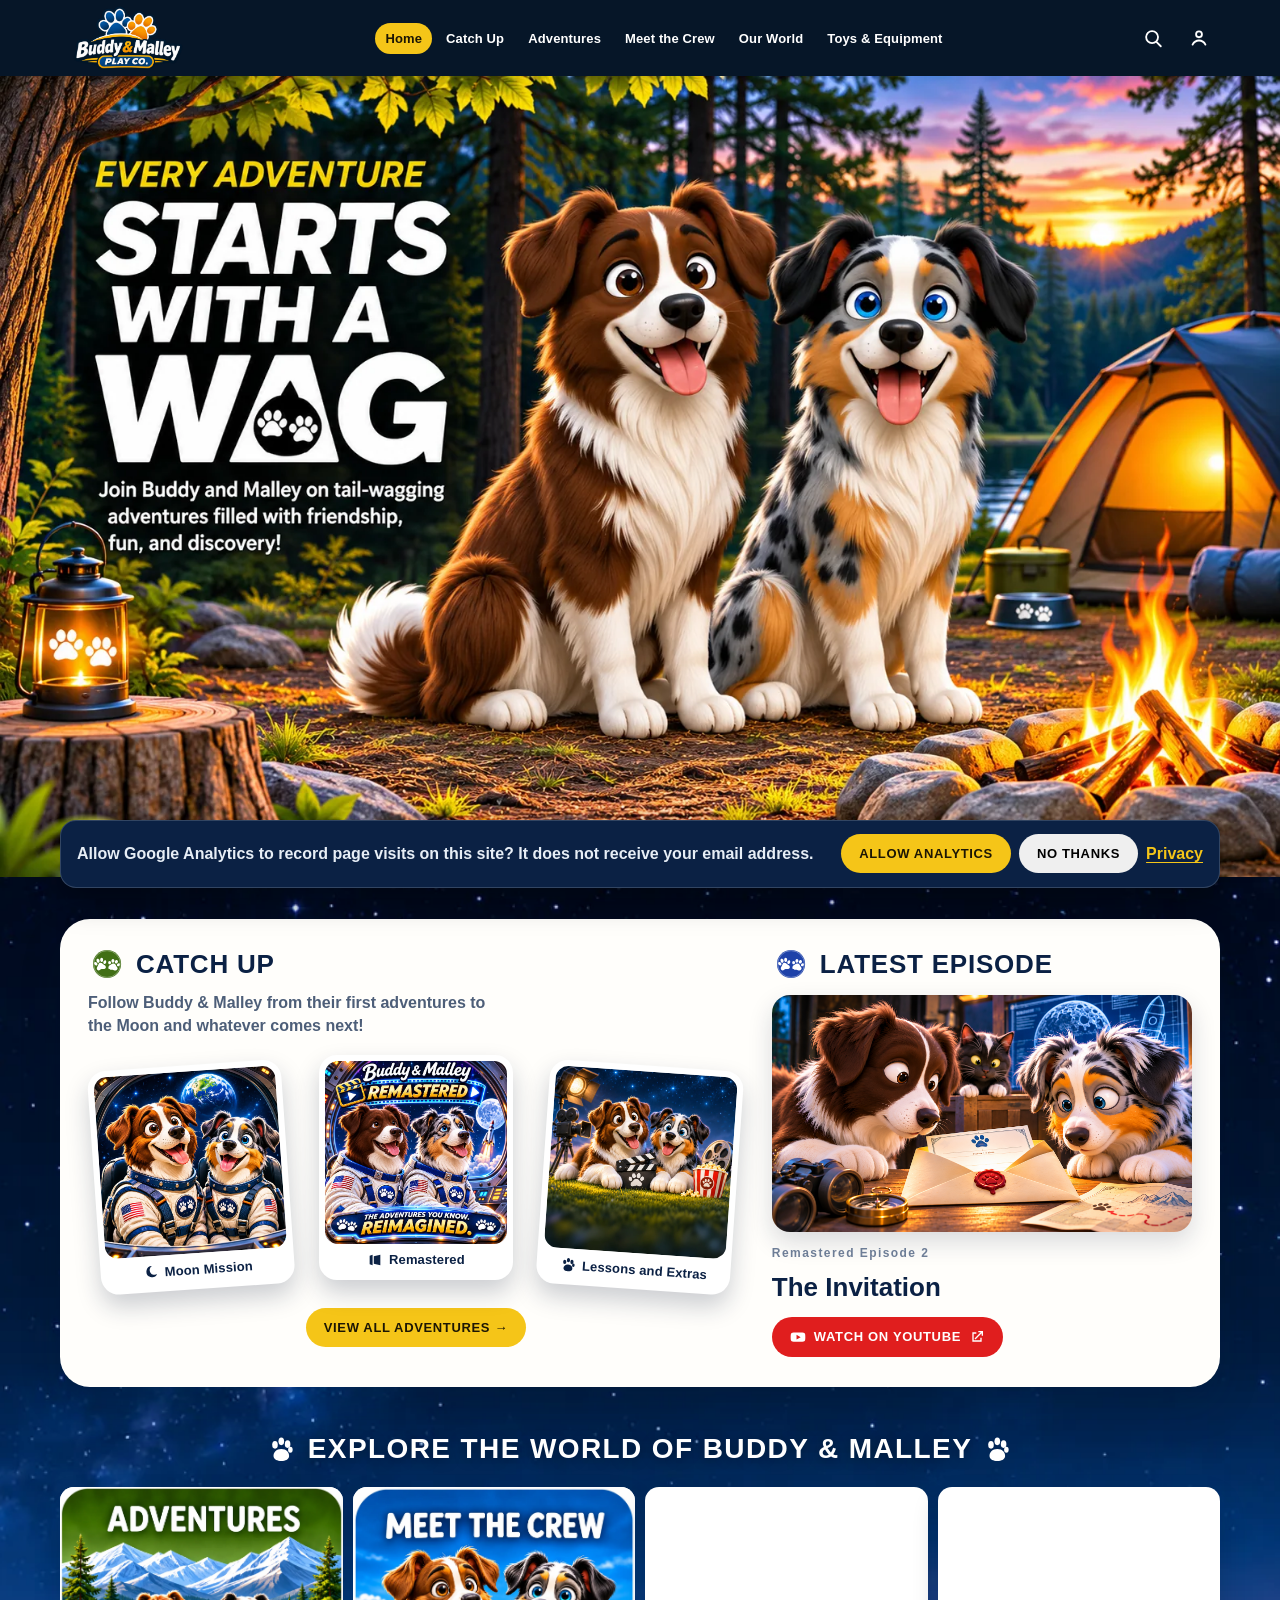
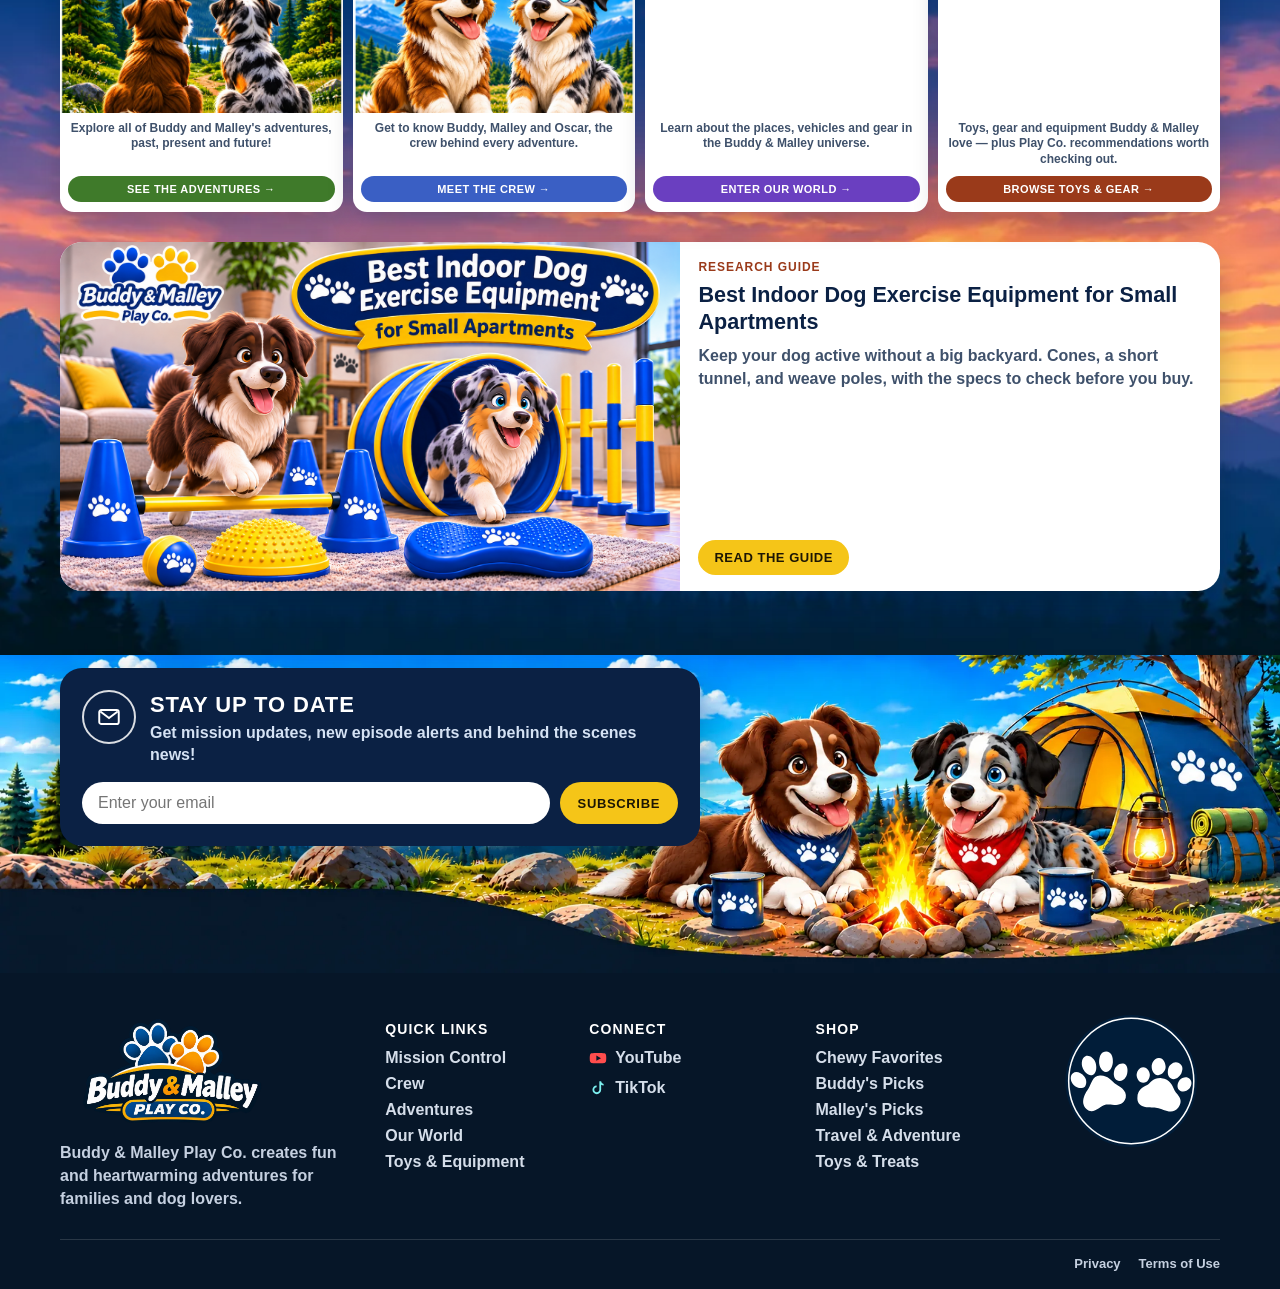
==== commit eff9791b: "Feature the indoor exercise guide on the homepage and toys page. The guide was already public, but t" ====
--- a/index.html
+++ b/index.html
@@ -261,7 +261,15 @@
             <img loading="lazy" decoding="async" class="badge" src="Images/Explore/Explore_Icon_Parents.svg" alt="">
           </a>
         </div>
-        <p class="guide-note">When rain, snow, or heat keeps a walk short, see the research-based guide to <a href="indoor-dog-exercise-small-apartments.html">indoor dog exercise for small apartments.</a></p>
+        <a class="guide-card" href="indoor-dog-exercise-small-apartments.html">
+          <img loading="lazy" decoding="async" src="Images/affiliate/small_apartment.png" width="1672" height="941" alt="">
+          <span class="guide-card-copy">
+            <span class="guide-card-kicker">Research guide</span>
+            <strong>Best Indoor Dog Exercise Equipment for Small Apartments</strong>
+            <span class="guide-card-text">Keep your dog active without a big backyard. Cones, a short tunnel, and weave poles, with the specs to check before you buy.</span>
+            <span class="guide-card-cta">Read the guide</span>
+          </span>
+        </a>
       </div>
     </section>
 
--- a/styles.css
+++ b/styles.css
@@ -268,6 +268,10 @@
 .btn.gold:hover { background: var(--gold-deep); }
 .btn.yt { background: var(--yt); color: #fff; margin-top: 14px; }
 .btn.yt:hover { background: #d91818; }
+.btn.yt:focus-visible {
+  outline: 3px solid var(--navy);
+  outline-offset: 3px;
+}
 .btn svg { width: 16px; height: 16px; }
 .btn:disabled { cursor: default; opacity: 0.75; }
 .btn:disabled:hover { transform: none; background: var(--yt); }
@@ -1354,22 +1358,81 @@
 }
 .back-link:hover, .back-link:focus-visible { background: rgba(255, 255, 255, 0.24); transform: translateX(-3px); }
 .back-link.back-bottom { display: flex; width: fit-content; margin: 22px auto 0; }
-.guide-note {
+.guide-card {
+  display: grid;
+  grid-template-columns: minmax(0, 1.15fr) minmax(0, 1fr);
   margin: 18px 0 0;
-  color: #fff;
+  overflow: hidden;
+  border-radius: 22px;
+  background: #fff;
+  color: inherit;
+  text-decoration: none;
+  box-shadow: 0 12px 26px rgba(5, 16, 36, 0.2);
+  transition: transform 0.2s ease, box-shadow 0.2s ease;
+}
+.guide-card:hover {
+  transform: translateY(-6px);
+  box-shadow: 0 18px 32px rgba(5, 16, 36, 0.28);
+}
+.guide-card img {
+  display: block;
+  width: 100%;
+  height: 100%;
+  min-height: 190px;
+  object-fit: cover;
+  object-position: center;
+}
+.guide-card-copy {
+  display: flex;
+  flex-direction: column;
+  gap: 8px;
+  min-width: 0;
+  padding: 18px 18px 16px;
+}
+.guide-card-kicker {
+  color: #9a3a1a;
+  font-family: Montserrat, Nunito, sans-serif;
+  font-size: 12px;
+  font-weight: 800;
+  letter-spacing: 0.08em;
+  text-transform: uppercase;
+}
+.guide-card strong {
+  color: var(--navy-2);
+  font-family: Montserrat, Nunito, sans-serif;
+  font-size: 1.35rem;
+  font-weight: 800;
+  line-height: 1.25;
+  overflow-wrap: break-word;
+}
+.guide-card-text {
+  color: #3f516b;
   font-weight: 700;
   line-height: 1.45;
-  text-shadow: 0 2px 12px rgba(0, 0, 0, 0.45);
-}
-.guide-note a {
-  color: var(--gold);
-  font-weight: 800;
-  text-decoration: underline;
-  text-underline-offset: 3px;
-  text-shadow: 0 2px 12px rgba(0, 0, 0, 0.45);
-}
-.guide-note a:hover,
-.guide-note a:focus-visible { color: #fff; }
+}
+.guide-card-cta {
+  display: inline-flex;
+  align-items: center;
+  justify-content: center;
+  width: fit-content;
+  margin-top: auto;
+  padding: 10px 16px;
+  border-radius: 999px;
+  background: var(--gold);
+  color: #1c1604;
+  font-family: Montserrat, Nunito, sans-serif;
+  font-size: 13px;
+  font-weight: 800;
+  letter-spacing: 0.04em;
+  text-transform: uppercase;
+}
+.guide-card:hover .guide-card-cta { background: var(--gold-deep); }
+@media (max-width: 760px) {
+  .guide-card { grid-template-columns: 1fr; }
+  .guide-card img { height: 190px; }
+  .guide-card strong { font-size: 1.15rem; }
+}
+@media (hover: none) { .guide-card:hover { transform: none; } }
 @media (hover: none) { .back-link:hover { transform: none; } }
 .bm-consent {
   position: fixed;
